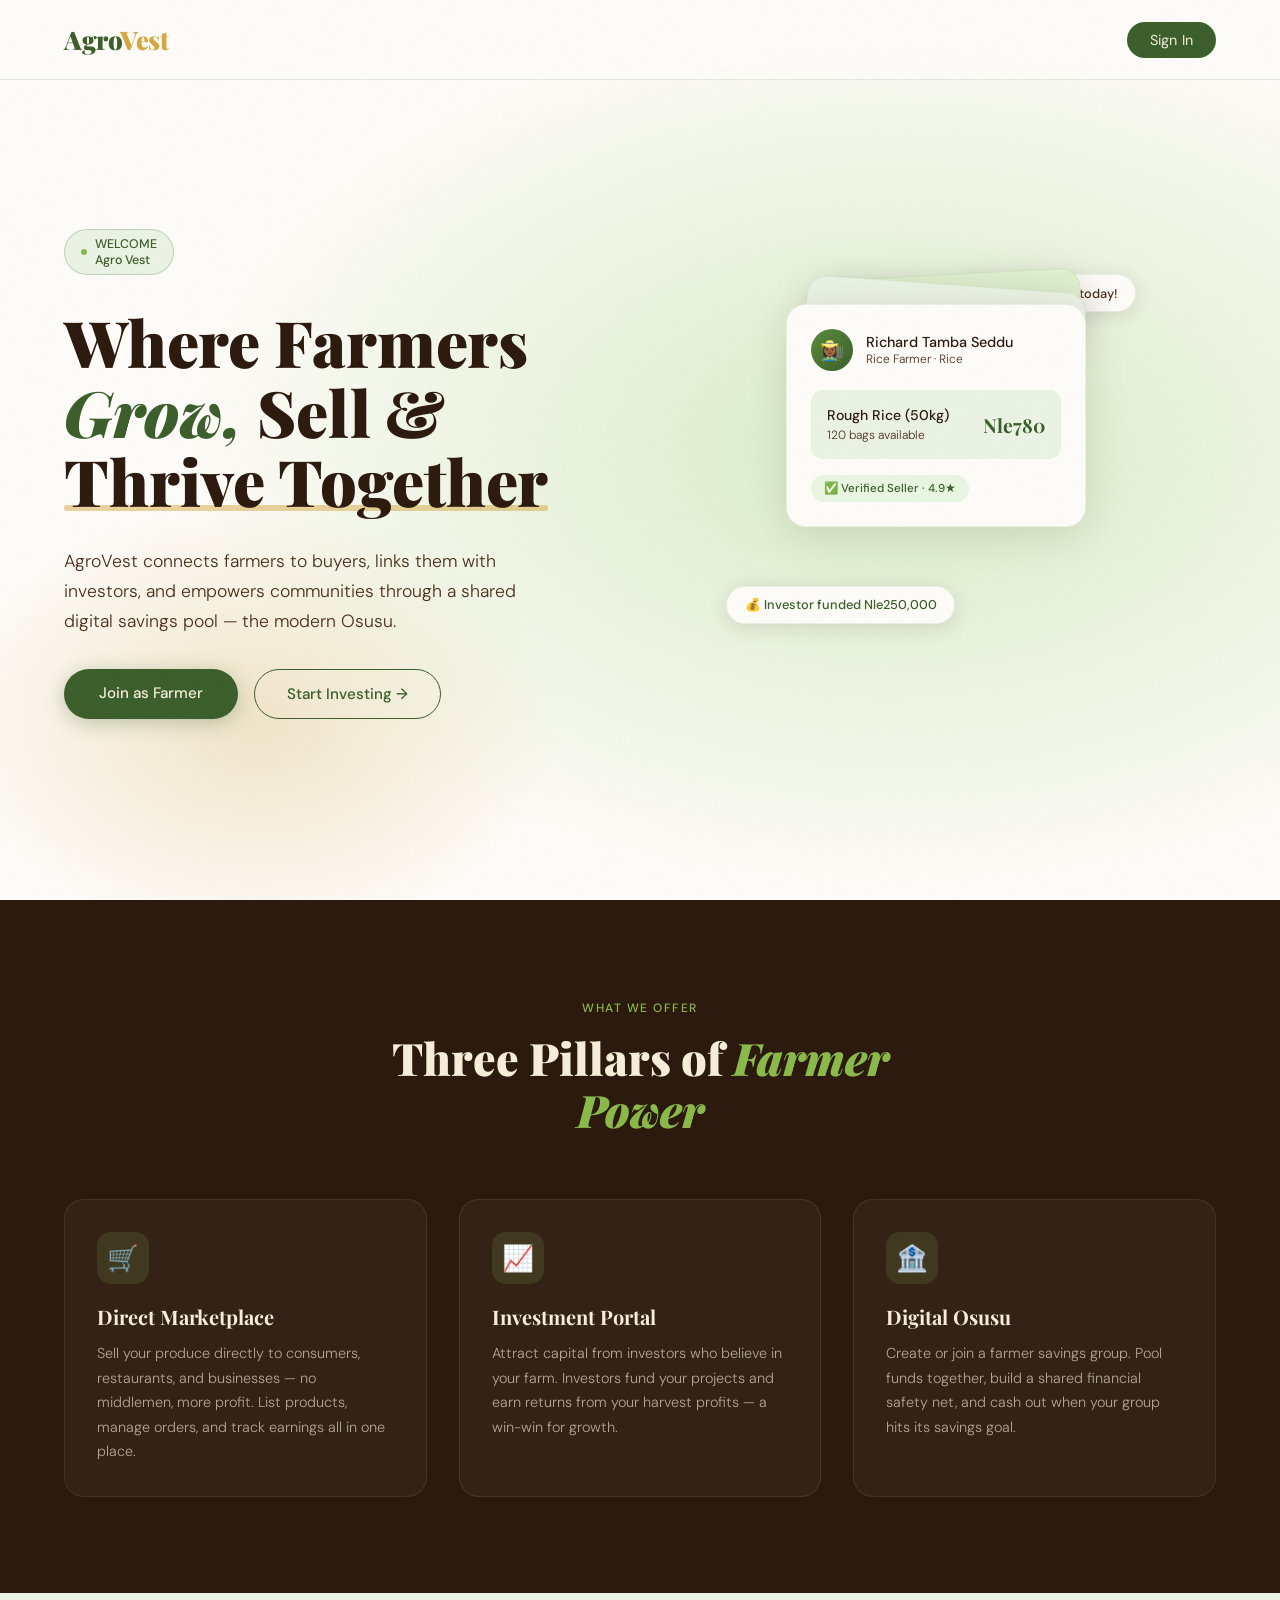
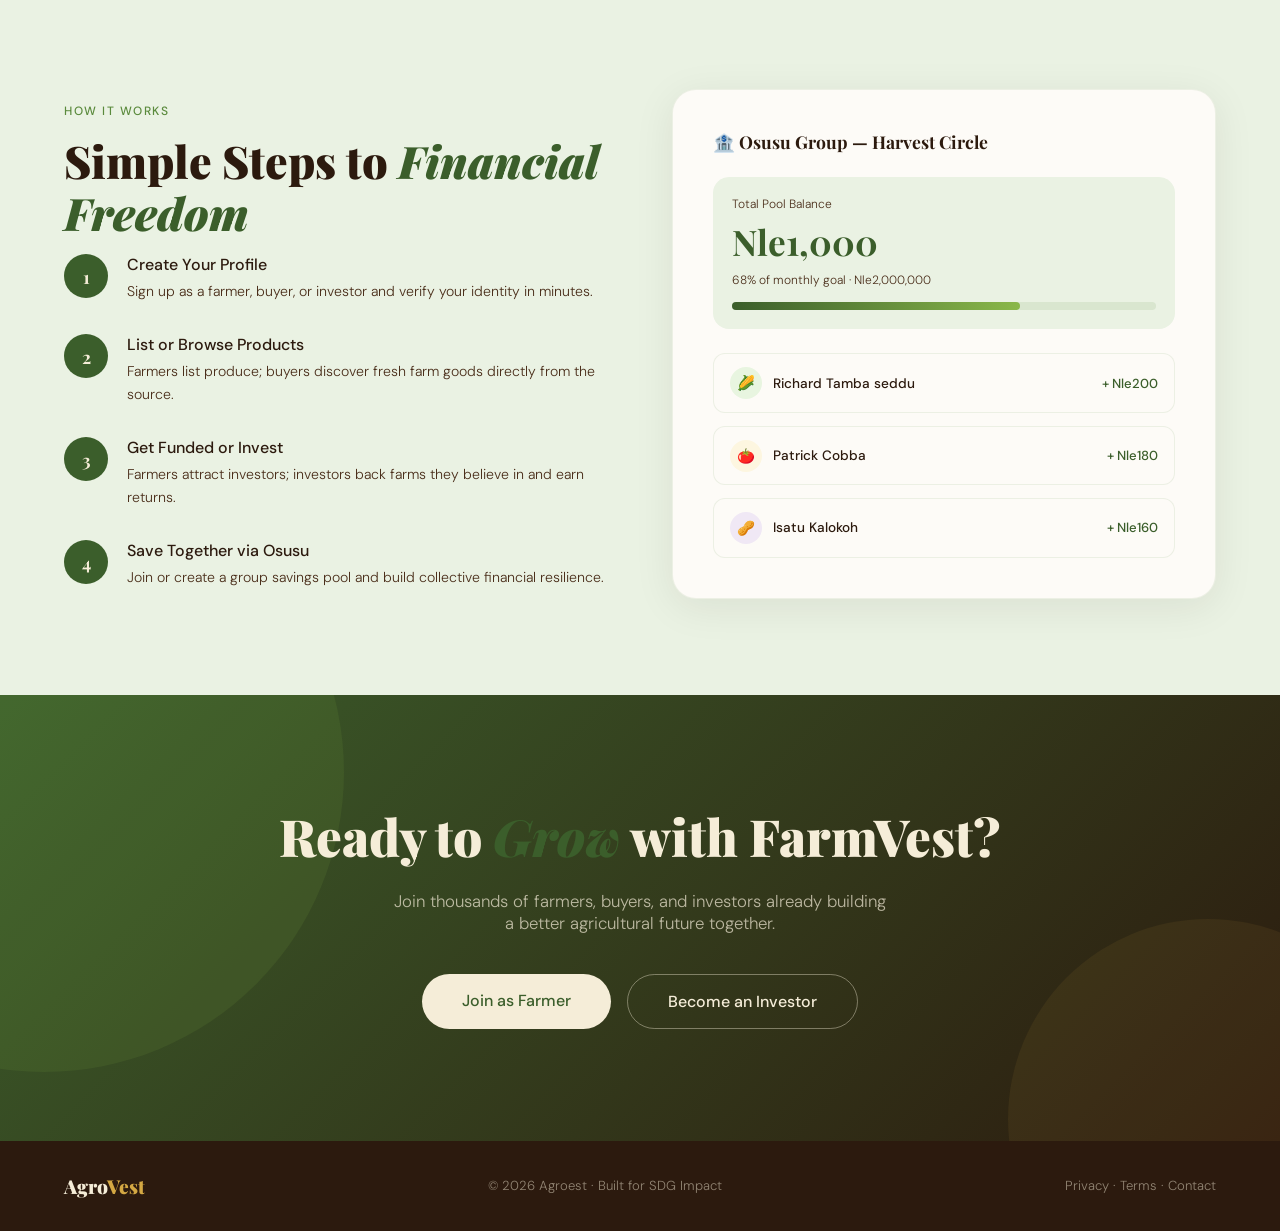
==== Html_floder/index.html @ c84d3e80 "AgroVest Project First Commit" ====
<!DOCTYPE html>
<html lang="en">
<head>
  <meta charset="UTF-8" />
  <meta name="viewport" content="width=device-width, initial-scale=1.0"/>
  <title>FarmVest — Grow Together</title>
  <link href="https://fonts.googleapis.com/css2?family=Playfair+Display:ital,wght@0,700;0,900;1,700&family=DM+Sans:wght@300;400;500&display=swap" rel="stylesheet"/>
  <link rel="stylesheet" href="../css_floder/landing_page.css">
</head>
<body>

  <!-- NAV -->
  <nav>
    <div class="logo">Agro<span>Vest</span></div>
    <ul class="nav-links">    
      <li><a href="log_in.html" class="nav-cta">Sign In</a></li>
    </ul>
  </nav>

  <!-- HERO -->
  <section class="hero">
    <div class="hero-bg"></div>

    <div class="hero-left">
      <div class="hero-tag">WELCOME <br> Agro Vest</div>

      <h1>
        Where Farmers<br/>
        <em>Grow,</em> Sell &<br/>
        <span class="highlight">Thrive Together</span>
      </h1>

      <p class="hero-sub">
        AgroVest connects farmers to buyers, links them with investors, and empowers communities through a shared digital savings pool — the modern Osusu.
      </p>

      <div class="hero-actions">
        <a href="create.html" class="btn-primary">Join as Farmer</a>
        <a href="create.html" class="btn-secondary">Start Investing →</a>
      </div>

     
      </div>
    </div>

    <div class="hero-right">
      <div class="hero-card-stack">
        <div class="card card-back2"></div>
        <div class="card card-back1"></div>
        <div class="card card-main">
          <div class="card-header">
            <div class="avatar">👩🏾‍🌾</div>
            <div class="card-user">
              <span class="card-name">Richard Tamba Seddu</span>
              <span class="card-role">Rice Farmer · Rice</span>
            </div>
          </div>
          <div class="card-product">
            <div class="product-info">
              <span class="product-name">Rough Rice (50kg)</span>
              <span class="product-qty">120 bags available</span>
            </div>
            <span class="product-price">Nle780</span>
          </div>
          <div class="card-badge">✅ Verified Seller · 4.9★</div>
        </div>

        <div class="floating-pill pill-1">💰 Investor funded Nle250,000</div>
        <div class="floating-pill pill-2">🏦 Osusu payout today!</div>
      </div>
    </div>
  </section>

  <!-- FEATURES -->
  <section class="features">
    <div class="features-header">
      <span class="section-tag">What We Offer</span>
      <h2>Three Pillars of <em>Farmer Power</em></h2>
    </div>

    <div class="features-grid">
      <div class="feature-card">
        <div class="feature-icon">🛒</div>
        <div class="feature-title">Direct Marketplace</div>
        <p class="feature-desc">Sell your produce directly to consumers, restaurants, and businesses — no middlemen, more profit. List products, manage orders, and track earnings all in one place.</p>
      </div>
      <div class="feature-card">
        <div class="feature-icon">📈</div>
        <div class="feature-title">Investment Portal</div>
        <p class="feature-desc">Attract capital from investors who believe in your farm. Investors fund your projects and earn returns from your harvest profits — a win-win for growth.</p>
      </div>
      <div class="feature-card">
        <div class="feature-icon">🏦</div>
        <div class="feature-title">Digital Osusu</div>
        <p class="feature-desc">Create or join a farmer savings group. Pool funds together, build a shared financial safety net, and cash out when your group hits its savings goal.</p>
      </div>
    </div>
  </section>

  <!-- HOW IT WORKS -->
  <section class="how">
    <div class="how-inner">
      <div>
        <span class="section-tag">How It Works</span>
        <h2>Simple Steps to <em>Financial Freedom</em></h2>
        <div class="steps">
          <div class="step">
            <div class="step-num">1</div>
            <div class="step-content">
              <span class="step-title">Create Your Profile</span>
              <span class="step-desc">Sign up as a farmer, buyer, or investor and verify your identity in minutes.</span>
            </div>
          </div>
          <div class="step">
            <div class="step-num">2</div>
            <div class="step-content">
              <span class="step-title">List or Browse Products</span>
              <span class="step-desc">Farmers list produce; buyers discover fresh farm goods directly from the source.</span>
            </div>
          </div>
          <div class="step">
            <div class="step-num">3</div>
            <div class="step-content">
              <span class="step-title">Get Funded or Invest</span>
              <span class="step-desc">Farmers attract investors; investors back farms they believe in and earn returns.</span>
            </div>
          </div>
          <div class="step">
            <div class="step-num">4</div>
            <div class="step-content">
              <span class="step-title">Save Together via Osusu</span>
              <span class="step-desc">Join or create a group savings pool and build collective financial resilience.</span>
            </div>
          </div>
        </div>
      </div>

      <div class="how-visual">
        <div class="osusu-title">🏦 Osusu Group — Harvest Circle</div>
        <div class="osusu-pool">
          <span class="pool-label">Total Pool Balance</span>
          <span class="pool-amount">Nle1,000</span>
          <span class="pool-label">68% of monthly goal · Nle2,000,000</span>
          <div class="pool-bar-wrap"><div class="pool-bar"></div></div>
        </div>
        <div class="members">
          <div class="member">
            <div class="member-info">
              <div class="member-dot" style="background:#e8f5e0">🌽</div>
              <span class="member-name">Richard Tamba seddu</span>
            </div>
            <span class="member-amount">+ Nle200</span>
          </div>
          <div class="member">
            <div class="member-info">
              <div class="member-dot" style="background:#fdf6e0">🍅</div>
              <span class="member-name">Patrick Cobba</span>
            </div>
            <span class="member-amount">+ Nle180</span>
          </div>
          <div class="member">
            <div class="member-info">
              <div class="member-dot" style="background:#f0e8f5">🥜</div>
              <span class="member-name">Isatu Kalokoh</span>
            </div>
            <span class="member-amount">+ Nle160</span>
          </div>
        </div>
      </div>
    </div>
  </section>


 

  <!-- CTA -->
  <section class="cta-section">
    <h2>Ready to <em>Grow</em> with FarmVest?</h2>
    <p>Join thousands of farmers, buyers, and investors already building a better agricultural future together.</p>
    <div class="cta-buttons">
      <a href="create.html" class="btn-light">Join as Farmer</a>
      <a href="create.html" class="btn-outline-light">Become an Investor</a>
    </div>
  </section>

  <!-- FOOTER -->
  <footer>
    <div class="footer-logo">Agro<span>Vest</span></div>
    <span>© 2026 Agroest · Built for SDG Impact</span>
    <span>Privacy · Terms · Contact</span>
  </footer>

</body>
</html>
---- css_floder/landing_page.css ----
:root {
      --soil: #2C1A0E;
      --bark: #4A2E1A;
      --moss: #3B5E2B;
      --leaf: #5A8A3C;
      --sprout: #8AB84A;
      --straw: #D4A843;
      --cream: #F5EDD8;
      --mist: #EAF2E3;
      --white: #FDFBF7;
    }

    *, *::before, *::after { margin: 0; padding: 0; box-sizing: border-box; }

    html { scroll-behavior: smooth; }

    body {
      background: var(--white);
      color: var(--soil);
      font-family: 'DM Sans', sans-serif;
      font-weight: 300;
      overflow-x: hidden;
    }

    /* ── NOISE OVERLAY ── */
    body::before {
      content: '';
      position: fixed; inset: 0;
      background-image: url("data:image/svg+xml,%3Csvg viewBox='0 0 200 200' xmlns='http://www.w3.org/2000/svg'%3E%3Cfilter id='n'%3E%3CfeTurbulence type='fractalNoise' baseFrequency='0.75' numOctaves='4' stitchTiles='stitch'/%3E%3C/filter%3E%3Crect width='100%25' height='100%25' filter='url(%23n)' opacity='0.04'/%3E%3C/svg%3E");
      pointer-events: none; z-index: 9999; opacity: 0.4;
    }

    /* ── NAV ── */
    nav {
      position: fixed; top: 0; left: 0; right: 0; z-index: 100;
      display: flex; align-items: center; justify-content: space-between;
      padding: 1.4rem 4rem;
      background: rgba(253,251,247,0.85);
      backdrop-filter: blur(12px);
      border-bottom: 1px solid rgba(90,138,60,0.15);
    }

    .logo {
      font-family: 'Playfair Display', serif;
      font-size: 1.6rem; font-weight: 900;
      color: var(--moss);
      letter-spacing: -0.5px;
    }
    .logo span { color: var(--straw); }

    .nav-links { display: flex; gap: 2.5rem; list-style: none; }
    .nav-links a {
      text-decoration: none; color: var(--bark);
      font-size: 0.9rem; font-weight: 400;
      letter-spacing: 0.3px;
      transition: color 0.2s;
    }
    .nav-links a:hover { color: var(--leaf); }

    .nav-cta {
      background: var(--moss);
      color: var(--cream) !important;
      padding: 0.55rem 1.4rem;
      border-radius: 100px;
      transition: background 0.2s !important;
    }
    .nav-cta:hover { background: var(--leaf) !important; color: var(--white) !important; }

    /* ── HERO ── */
    .hero {
      min-height: 100vh;
      display: grid;
      grid-template-columns: 1fr 1fr;
      padding: 7rem 4rem 4rem;
      gap: 2rem;
      position: relative;
      overflow: hidden;
    }

    .hero-bg {
      position: absolute; inset: 0;
      background: radial-gradient(ellipse 80% 70% at 70% 50%, #d8ebc8 0%, transparent 70%),
                  radial-gradient(ellipse 40% 40% at 20% 80%, #f0e4c8 0%, transparent 60%);
      z-index: 0;
    }

    .hero-left {
      position: relative; z-index: 1;
      display: flex; flex-direction: column;
      justify-content: center; gap: 2rem;
      padding-right: 2rem;
    }

    .hero-tag {
      display: inline-flex; align-items: center; gap: 0.5rem;
      background: var(--mist);
      border: 1px solid rgba(90,138,60,0.3);
      padding: 0.4rem 1rem; border-radius: 100px;
      font-size: 0.78rem; font-weight: 500;
      color: var(--moss); width: fit-content;
      animation: fadeUp 0.8s ease both;
    }

    .hero-tag::before {
      content: ''; width: 6px; height: 6px;
      background: var(--sprout); border-radius: 50%;
      animation: pulse 2s infinite;
    }

    @keyframes pulse {
      0%, 100% { transform: scale(1); opacity: 1; }
      50% { transform: scale(1.4); opacity: 0.6; }
    }

    h1 {
      font-family: 'Playfair Display', serif;
      font-size: clamp(3rem, 5vw, 4.8rem);
      line-height: 1.08;
      font-weight: 900;
      color: var(--soil);
      animation: fadeUp 0.8s 0.1s ease both;
    }

    h1 em {
      font-style: italic;
      color: var(--moss);
    }

    h1 .highlight {
      position: relative; display: inline-block;
    }
    h1 .highlight::after {
      content: '';
      position: absolute; left: 0; bottom: 4px; right: 0;
      height: 6px;
      background: var(--straw);
      opacity: 0.5;
      border-radius: 2px;
      z-index: -1;
    }

    .hero-sub {
      font-size: 1.1rem; line-height: 1.7;
      color: var(--bark); max-width: 480px;
      font-weight: 300;
      animation: fadeUp 0.8s 0.2s ease both;
    }

    .hero-actions {
      display: flex; gap: 1rem; flex-wrap: wrap;
      animation: fadeUp 0.8s 0.3s ease both;
    }

    .btn-primary {
      background: var(--moss); color: var(--cream);
      padding: 0.9rem 2.2rem; border-radius: 100px;
      font-size: 0.95rem; font-weight: 500;
      text-decoration: none; border: none; cursor: pointer;
      transition: all 0.25s;
      box-shadow: 0 4px 20px rgba(59,94,43,0.3);
    }
    .btn-primary:hover {
      background: var(--leaf);
      transform: translateY(-2px);
      box-shadow: 0 8px 28px rgba(59,94,43,0.35);
    }

    .btn-secondary {
      background: transparent; color: var(--moss);
      padding: 0.9rem 2rem; border-radius: 100px;
      font-size: 0.95rem; font-weight: 500;
      text-decoration: none; border: 1.5px solid var(--moss);
      cursor: pointer; transition: all 0.25s;
    }
    .btn-secondary:hover {
      background: var(--mist);
      transform: translateY(-2px);
    }

    .hero-stats {
      display: flex; gap: 2.5rem;
      animation: fadeUp 0.8s 0.4s ease both;
    }
    .stat { display: flex; flex-direction: column; gap: 0.2rem; }
    .stat-num {
      font-family: 'Playfair Display', serif;
      font-size: 2rem; font-weight: 700; color: var(--moss);
    }
    .stat-label { font-size: 0.78rem; color: var(--bark); letter-spacing: 0.3px; }

    /* ── HERO RIGHT (visual) ── */
    .hero-right {
      position: relative; z-index: 1;
      display: flex; align-items: center; justify-content: center;
    }

    .hero-card-stack {
      position: relative; width: 340px; height: 420px;
    }

    .card {
      position: absolute;
      background: var(--white);
      border-radius: 20px;
      padding: 1.5rem;
      box-shadow: 0 8px 40px rgba(44,26,14,0.12);
      border: 1px solid rgba(90,138,60,0.1);
    }

    .card-main {
      width: 300px; top: 40px; left: 20px;
      animation: floatCard 4s ease-in-out infinite;
      z-index: 3;
    }

    .card-back1 {
      width: 280px; top: 20px; left: 40px;
      background: var(--mist);
      transform: rotate(4deg);
      z-index: 2;
      animation: floatCard 4s 0.5s ease-in-out infinite;
    }

    .card-back2 {
      width: 260px; top: 10px; left: 55px;
      background: #dff0d0;
      transform: rotate(-3deg);
      z-index: 1;
      animation: floatCard 4s 1s ease-in-out infinite;
    }

    @keyframes floatCard {
      0%, 100% { transform: translateY(0); }
      50% { transform: translateY(-8px); }
    }
    .card-back1 { animation-name: floatCard2; }
    @keyframes floatCard2 {
      0%, 100% { transform: rotate(4deg) translateY(0); }
      50% { transform: rotate(4deg) translateY(-8px); }
    }
    .card-back2 { animation-name: floatCard3; }
    @keyframes floatCard3 {
      0%, 100% { transform: rotate(-3deg) translateY(0); }
      50% { transform: rotate(-3deg) translateY(-8px); }
    }

    .card-header {
      display: flex; align-items: center; gap: 0.8rem;
      margin-bottom: 1.2rem;
    }

    .avatar {
      width: 42px; height: 42px; border-radius: 50%;
      background: linear-gradient(135deg, var(--leaf), var(--moss));
      display: flex; align-items: center; justify-content: center;
      font-size: 1.2rem;
    }

    .card-user { display: flex; flex-direction: column; }
    .card-name { font-weight: 500; font-size: 0.9rem; color: var(--soil); }
    .card-role { font-size: 0.75rem; color: var(--bark); }

    .card-product {
      background: var(--mist);
      border-radius: 12px; padding: 1rem;
      margin-bottom: 1rem;
      display: flex; align-items: center; justify-content: space-between;
    }

    .product-info { display: flex; flex-direction: column; gap: 0.2rem; }
    .product-name { font-weight: 500; font-size: 0.88rem; color: var(--soil); }
    .product-qty { font-size: 0.75rem; color: var(--bark); }
    .product-price {
      font-family: 'Playfair Display', serif;
      font-size: 1.2rem; font-weight: 700; color: var(--moss);
    }

    .card-badge {
      display: inline-flex; align-items: center; gap: 0.4rem;
      background: #e8f5e0; color: var(--moss);
      padding: 0.35rem 0.8rem; border-radius: 100px;
      font-size: 0.72rem; font-weight: 500;
    }

    .floating-pill {
      position: absolute;
      background: var(--white);
      border-radius: 100px;
      padding: 0.6rem 1.1rem;
      box-shadow: 0 4px 20px rgba(44,26,14,0.12);
      border: 1px solid rgba(90,138,60,0.1);
      font-size: 0.8rem; font-weight: 500;
      display: flex; align-items: center; gap: 0.5rem;
      white-space: nowrap;
    }

    .pill-1 { bottom: 60px; left: -40px; color: var(--moss); animation: floatPill 3s ease-in-out infinite; }
    .pill-2 { top: 10px; right: -30px; color: var(--bark); animation: floatPill 3s 1s ease-in-out infinite; }

    @keyframes floatPill {
      0%, 100% { transform: translateY(0); }
      50% { transform: translateY(-6px); }
    }

    /* ── SECTION COMMONS ── */
    section { padding: 6rem 4rem; }

    .section-tag {
      display: inline-block;
      font-size: 0.75rem; font-weight: 500; letter-spacing: 1.5px;
      text-transform: uppercase; color: var(--leaf);
      margin-bottom: 1rem;
    }

    h2 {
      font-family: 'Playfair Display', serif;
      font-size: clamp(2rem, 3.5vw, 3rem);
      font-weight: 900; line-height: 1.15;
      color: var(--soil); margin-bottom: 1rem;
    }

    h2 em { font-style: italic; color: var(--moss); }

    /* ── FEATURES ── */
    .features { background: var(--soil); color: var(--cream); }

    .features-header {
      text-align: center; max-width: 600px; margin: 0 auto 4rem;
    }

    .features h2 { color: var(--cream); }
    .features h2 em { color: var(--sprout); }
    .features .section-tag { color: var(--sprout); }

    .features-grid {
      display: grid;
      grid-template-columns: repeat(3, 1fr);
      gap: 2rem;
    }

    .feature-card {
      background: rgba(255,255,255,0.04);
      border: 1px solid rgba(255,255,255,0.08);
      border-radius: 20px;
      padding: 2rem;
      transition: all 0.3s;
      position: relative; overflow: hidden;
    }

    .feature-card::before {
      content: '';
      position: absolute; top: 0; left: 0; right: 0;
      height: 3px;
      background: linear-gradient(90deg, var(--leaf), var(--sprout));
      opacity: 0; transition: opacity 0.3s;
    }

    .feature-card:hover {
      background: rgba(255,255,255,0.07);
      transform: translateY(-4px);
    }
    .feature-card:hover::before { opacity: 1; }

    .feature-icon {
      width: 52px; height: 52px; border-radius: 14px;
      background: rgba(138,184,74,0.15);
      display: flex; align-items: center; justify-content: center;
      font-size: 1.6rem; margin-bottom: 1.2rem;
    }

    .feature-title {
      font-family: 'Playfair Display', serif;
      font-size: 1.25rem; font-weight: 700;
      color: var(--cream); margin-bottom: 0.7rem;
    }

    .feature-desc {
      font-size: 0.9rem; line-height: 1.7;
      color: rgba(245,237,216,0.65);
    }

    /* ── HOW IT WORKS ── */
    .how { background: var(--mist); }

    .how-inner {
      display: grid; grid-template-columns: 1fr 1fr;
      gap: 4rem; align-items: center;
    }

    .steps { display: flex; flex-direction: column; gap: 2rem; }

    .step {
      display: flex; gap: 1.2rem; align-items: flex-start;
      opacity: 0; animation: fadeUp 0.6s ease both;
    }

    .step:nth-child(1) { animation-delay: 0.1s; }
    .step:nth-child(2) { animation-delay: 0.2s; }
    .step:nth-child(3) { animation-delay: 0.3s; }
    .step:nth-child(4) { animation-delay: 0.4s; }

    .step-num {
      width: 44px; height: 44px; border-radius: 50%;
      background: var(--moss); color: var(--cream);
      font-family: 'Playfair Display', serif;
      font-size: 1.1rem; font-weight: 700;
      display: flex; align-items: center; justify-content: center;
      flex-shrink: 0;
    }

    .step-content { display: flex; flex-direction: column; gap: 0.3rem; }
    .step-title { font-weight: 500; color: var(--soil); }
    .step-desc { font-size: 0.88rem; color: var(--bark); line-height: 1.6; }

    .how-visual {
      background: var(--white);
      border-radius: 24px; padding: 2.5rem;
      box-shadow: 0 8px 40px rgba(44,26,14,0.08);
      border: 1px solid rgba(90,138,60,0.1);
    }

    .osusu-title {
      font-family: 'Playfair Display', serif;
      font-size: 1.1rem; font-weight: 700;
      color: var(--soil); margin-bottom: 1.5rem;
      display: flex; align-items: center; gap: 0.5rem;
    }

    .osusu-pool {
      background: var(--mist); border-radius: 16px;
      padding: 1.2rem; margin-bottom: 1.5rem;
      display: flex; flex-direction: column; gap: 0.4rem;
    }

    .pool-label { font-size: 0.75rem; color: var(--bark); }
    .pool-amount {
      font-family: 'Playfair Display', serif;
      font-size: 2.2rem; font-weight: 700; color: var(--moss);
    }

    .pool-bar-wrap {
      background: rgba(90,138,60,0.12);
      border-radius: 100px; height: 8px; margin-top: 0.5rem;
    }
    .pool-bar {
      height: 8px; border-radius: 100px;
      background: linear-gradient(90deg, var(--moss), var(--sprout));
      width: 68%; transition: width 1s ease;
    }

    .members { display: flex; flex-direction: column; gap: 0.8rem; }
    .member {
      display: flex; align-items: center; justify-content: space-between;
      padding: 0.8rem 1rem;
      background: var(--white); border-radius: 12px;
      border: 1px solid rgba(90,138,60,0.1);
    }

    .member-info { display: flex; align-items: center; gap: 0.7rem; }
    .member-dot {
      width: 32px; height: 32px; border-radius: 50%;
      display: flex; align-items: center; justify-content: center;
      font-size: 0.9rem;
    }

    .member-name { font-size: 0.85rem; font-weight: 500; color: var(--soil); }
    .member-amount { font-size: 0.82rem; color: var(--moss); font-weight: 500; }

    /* ── SDG STRIP ── */
    .sdg-strip {
      background: var(--cream);
      padding: 3rem 4rem;
      display: flex; align-items: center;
      gap: 2rem; flex-wrap: wrap;
    }

    .sdg-label {
      font-family: 'Playfair Display', serif;
      font-size: 1rem; font-weight: 700; color: var(--soil);
      white-space: nowrap;
    }

    .sdg-badges { display: flex; gap: 1rem; flex-wrap: wrap; }

    .sdg-badge {
      padding: 0.5rem 1.2rem; border-radius: 100px;
      font-size: 0.8rem; font-weight: 500;
      border: 1.5px solid;
    }

    .sdg-1 { background: #fef3e2; color: #e5442d; border-color: #e5442d; }
    .sdg-2 { background: #fdf6e0; color: #d3a827; border-color: #d3a827; }
    .sdg-8 { background: #e8f5e0; color: #3B5E2B; border-color: #3B5E2B; }
    .sdg-10 { background: #f0e8f5; color: #8B3FAB; border-color: #8B3FAB; }
    .sdg-17 { background: #e0eaf5; color: #1a5276; border-color: #1a5276; }

    /* ── CTA ── */
    .cta-section {
      background: linear-gradient(135deg, var(--moss) 0%, var(--soil) 100%);
      text-align: center; padding: 7rem 4rem;
      position: relative; overflow: hidden;
    }

    .cta-section::before {
      content: '';
      position: absolute; top: -50%; left: -20%;
      width: 600px; height: 600px; border-radius: 50%;
      background: rgba(138,184,74,0.1);
    }

    .cta-section::after {
      content: '';
      position: absolute; bottom: -40%; right: -10%;
      width: 400px; height: 400px; border-radius: 50%;
      background: rgba(212,168,67,0.08);
    }

    .cta-section h2 {
      color: var(--cream); font-size: clamp(2rem, 4vw, 3.5rem);
      margin-bottom: 1.5rem; position: relative; z-index: 1;
    }

    .cta-section p {
      color: rgba(245,237,216,0.7);
      font-size: 1.05rem; margin-bottom: 2.5rem;
      max-width: 500px; margin-left: auto; margin-right: auto;
      position: relative; z-index: 1;
    }

    .cta-buttons {
      display: flex; gap: 1rem; justify-content: center;
      flex-wrap: wrap; position: relative; z-index: 1;
    }

    .btn-light {
      background: var(--cream); color: var(--moss);
      padding: 1rem 2.5rem; border-radius: 100px;
      font-size: 1rem; font-weight: 500;
      text-decoration: none; border: none; cursor: pointer;
      transition: all 0.25s;
    }
    .btn-light:hover {
      background: var(--white);
      transform: translateY(-2px);
      box-shadow: 0 8px 28px rgba(0,0,0,0.2);
    }

    .btn-outline-light {
      background: transparent; color: var(--cream);
      padding: 1rem 2.5rem; border-radius: 100px;
      font-size: 1rem; font-weight: 500;
      text-decoration: none; border: 1.5px solid rgba(245,237,216,0.4);
      cursor: pointer; transition: all 0.25s;
    }
    .btn-outline-light:hover {
      border-color: var(--cream);
      background: rgba(245,237,216,0.08);
      transform: translateY(-2px);
    }

    /* ── FOOTER ── */
    footer {
      background: var(--soil); color: rgba(245,237,216,0.5);
      padding: 2rem 4rem;
      display: flex; align-items: center; justify-content: space-between;
      font-size: 0.82rem;
    }

    .footer-logo {
      font-family: 'Playfair Display', serif;
      font-size: 1.2rem; font-weight: 900; color: var(--cream);
    }
    .footer-logo span { color: var(--straw); }

    /* ── ANIMATIONS ── */
    @keyframes fadeUp {
      from { opacity: 0; transform: translateY(24px); }
      to { opacity: 1; transform: translateY(0); }
    }

    /* ── RESPONSIVE ── */
    @media (max-width: 900px) {
      nav { padding: 1.2rem 1.5rem; }
      .nav-links { display: none; }
      .hero { grid-template-columns: 1fr; padding: 6rem 1.5rem 3rem; }
      .hero-right { display: none; }
      section { padding: 4rem 1.5rem; }
      .features-grid { grid-template-columns: 1fr; }
      .how-inner { grid-template-columns: 1fr; }
      .sdg-strip { padding: 2rem 1.5rem; }
      .cta-section { padding: 5rem 1.5rem; }
      footer { flex-direction: column; gap: 1rem; text-align: center; }
    }
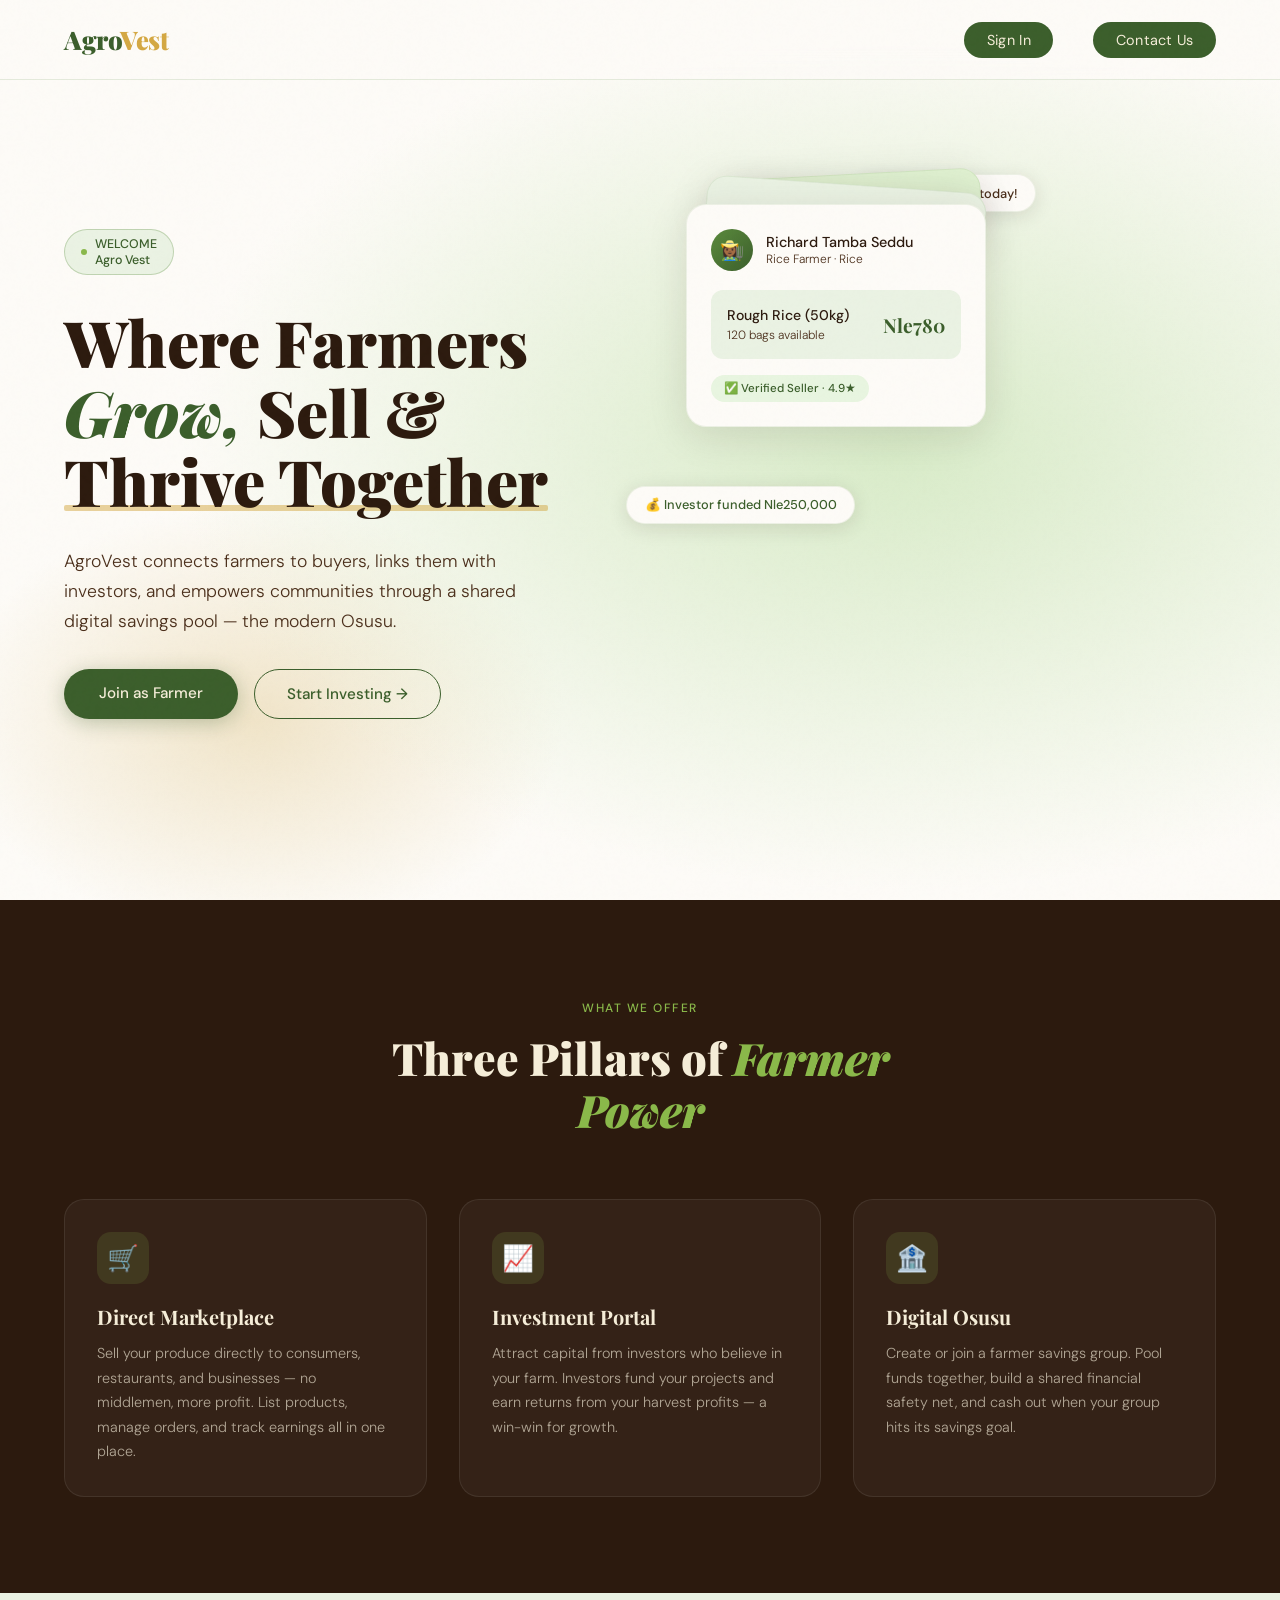
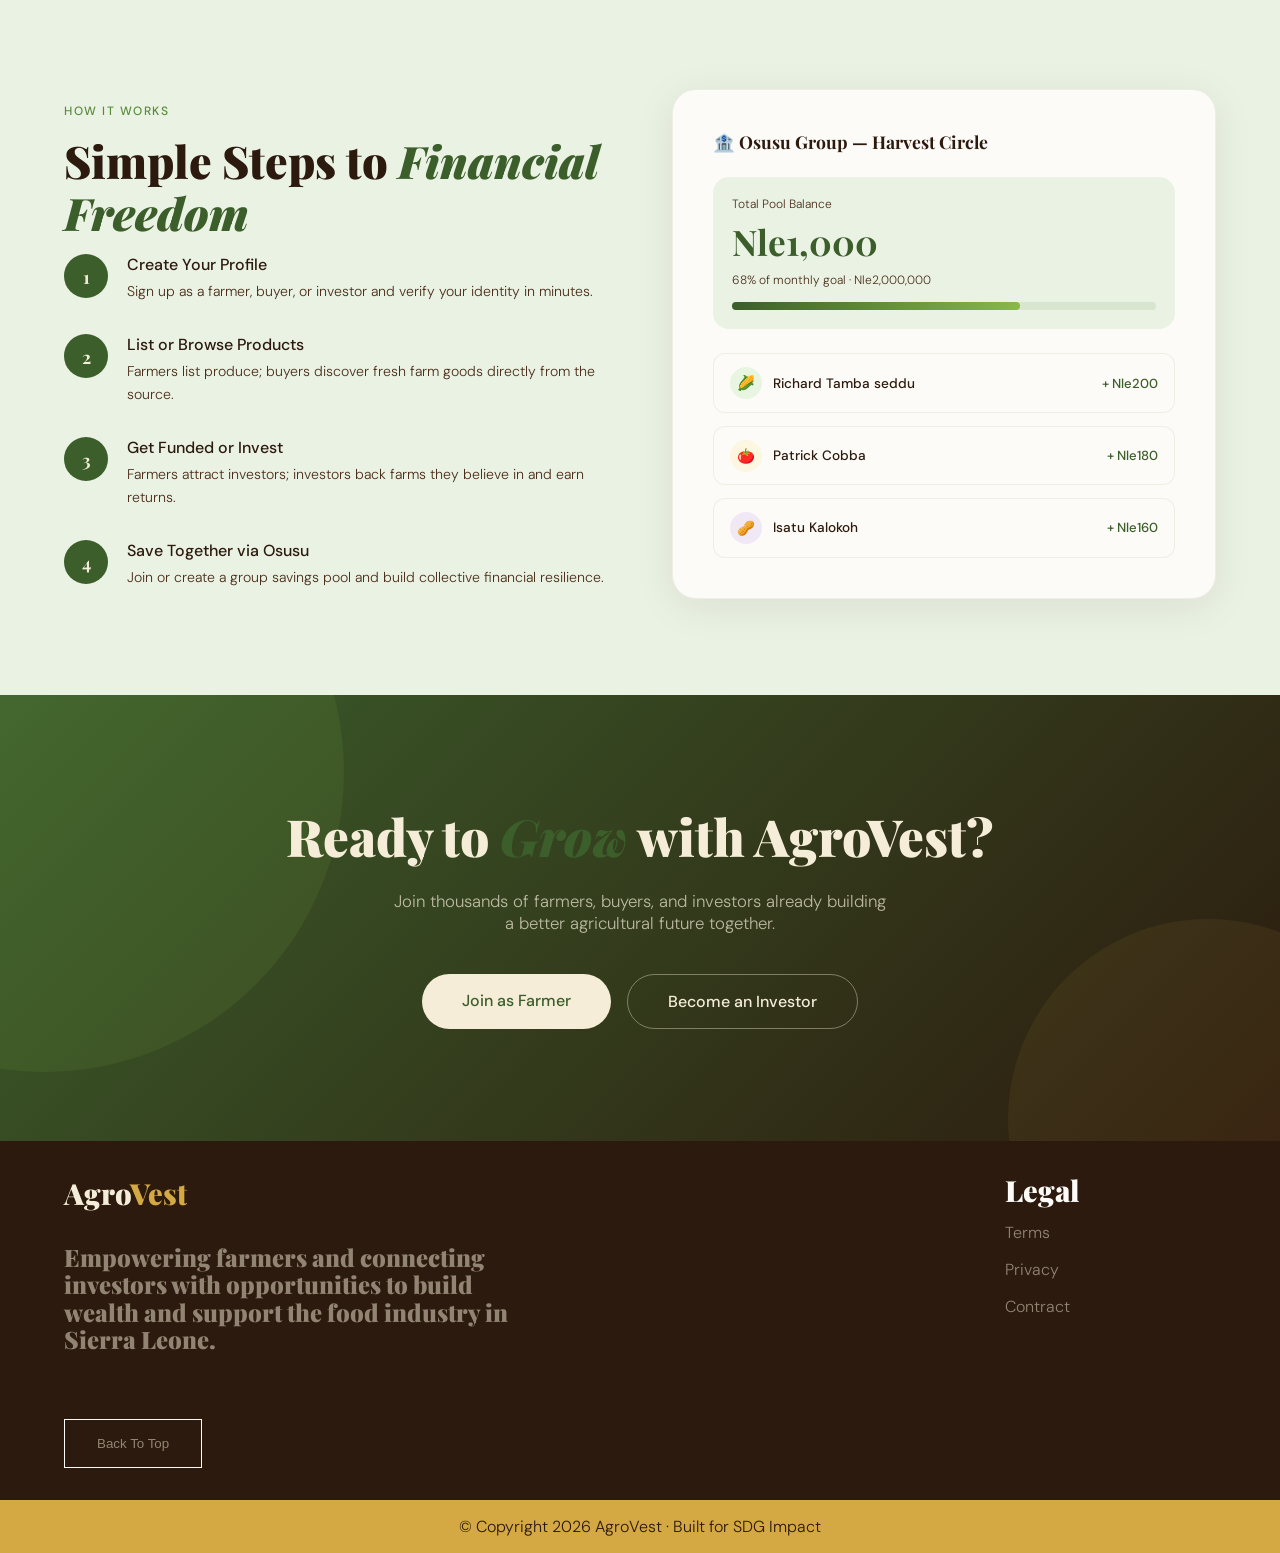
==== commit f7432c59: "Add footer and improve nav bar on index.html. Remove unecessary elements." ====
--- a/Html_floder/index.html
+++ b/Html_floder/index.html
@@ -3,7 +3,7 @@
 <head>
   <meta charset="UTF-8" />
   <meta name="viewport" content="width=device-width, initial-scale=1.0"/>
-  <title>FarmVest — Grow Together</title>
+  <title>AgroVest — Grow Together</title>
   <link href="https://fonts.googleapis.com/css2?family=Playfair+Display:ital,wght@0,700;0,900;1,700&family=DM+Sans:wght@300;400;500&display=swap" rel="stylesheet"/>
   <link rel="stylesheet" href="../css_floder/landing_page.css">
 </head>
@@ -14,6 +14,7 @@
     <div class="logo">Agro<span>Vest</span></div>
     <ul class="nav-links">    
       <li><a href="log_in.html" class="nav-cta">Sign In</a></li>
+      <li><a href="#" class="nav-contact">Contact Us</a></li>
     </ul>
   </nav>
 
@@ -39,7 +40,6 @@
         <a href="create.html" class="btn-secondary">Start Investing →</a>
       </div>
 
-     
       </div>
     </div>
 
@@ -171,11 +171,11 @@
   </section>
 
 
- 
+
 
   <!-- CTA -->
   <section class="cta-section">
-    <h2>Ready to <em>Grow</em> with FarmVest?</h2>
+    <h2>Ready to <em>Grow</em> with AgroVest?</h2>
     <p>Join thousands of farmers, buyers, and investors already building a better agricultural future together.</p>
     <div class="cta-buttons">
       <a href="create.html" class="btn-light">Join as Farmer</a>
@@ -185,9 +185,37 @@
 
   <!-- FOOTER -->
   <footer>
-    <div class="footer-logo">Agro<span>Vest</span></div>
-    <span>© 2026 Agroest · Built for SDG Impact</span>
-    <span>Privacy · Terms · Contact</span>
+    <div class="top-footer">
+      <div class="top-footer-left">
+        <div class="footer-logo"><span id="pt.1">Agro</span><span id="pt2">Vest</span></div>
+
+        <h2>Empowering farmers and connecting investors with opportunities to build wealth and support the food industry in Sierra Leone.</h2>
+
+        <ul>
+          <li><a href="#"><img src="/images/icons8-facebook-30.png" alt=""></a></li>
+          <li><a href="#"><img src="/images/icons8-whatsapp-30.png" alt=""></a></li>
+          <li><a href="#"><img src="/images/icons8-x-30.png" alt=""></a></li>
+        </ul>
+
+        <button class="top-footer-left-btn"><a href="#top">Back To Top</a></button>
+      </div>
+
+      <div class="top-footer-right">
+        <h2>Legal</h2>
+
+        <ul>
+          <li><a href="#">Terms</a></li>
+          <li><a href="#">Privacy</a></li>
+          <li><a href="#">Contract</a></li>
+        </ul>
+      </div>
+    </div>
+
+    <div class="bottom-footer">
+      <div>
+      <span>© Copyright 2026 AgroVest · Built for SDG Impact</span>
+      </div>
+    </div>
   </footer>
 
 </body>
--- a/css_floder/landing_page.css
+++ b/css_floder/landing_page.css
@@ -40,6 +40,7 @@
       border-bottom: 1px solid rgba(90,138,60,0.15);
     }
 
+
     .logo {
       font-family: 'Playfair Display', serif;
       font-size: 1.6rem; font-weight: 900;
@@ -65,6 +66,15 @@
       transition: background 0.2s !important;
     }
     .nav-cta:hover { background: var(--leaf) !important; color: var(--white) !important; }
+
+    .nav-contact {
+      background: var(--moss);
+      color: var(--cream) !important;
+      padding: 0.55rem 1.4rem;
+      border-radius: 100px;
+      transition: background 0.2s !important;
+    }
+    .nav-contact:hover { background: var(--leaf) !important; color: var(--white) !important; }
 
     /* ── HERO ── */
     .hero {
@@ -191,11 +201,16 @@
     /* ── HERO RIGHT (visual) ── */
     .hero-right {
       position: relative; z-index: 1;
+      background-image: url("/images/bg_landing_page.jpg");
+      background-repeat: no-repeat;
       display: flex; align-items: center; justify-content: center;
+      border-radius: 20px;
     }
 
     .hero-card-stack {
       position: relative; width: 340px; height: 420px;
+      right: 100px;
+      bottom: 100px;
     }
 
     .card {
@@ -561,16 +576,101 @@
     /* ── FOOTER ── */
     footer {
       background: var(--soil); color: rgba(245,237,216,0.5);
+      display: flex; align-items: center; justify-content: space-between;
+      flex-direction: column;
+      font-size: 0.82rem;
+    }
+
+    .footer-logo {
+      font-family: 'Playfair Display', serif;
+      font-size: 1.2rem; font-weight: 900; color: var(--cream);
+    }
+    .footer-logo #pt2 {color: var(--straw);}
+    .footer-logo span {font-size: 1.82rem; }
+
+    .top-footer {
+      display: flex;
       padding: 2rem 4rem;
-      display: flex; align-items: center; justify-content: space-between;
       font-size: 0.82rem;
     }
 
-    .footer-logo {
-      font-family: 'Playfair Display', serif;
-      font-size: 1.2rem; font-weight: 900; color: var(--cream);
-    }
-    .footer-logo span { color: var(--straw); }
+    .top-footer-left {
+      display: flex;
+      flex-direction: column;
+      margin-right: 30rem;
+      width: 40%;
+
+    }
+
+    .top-footer-left h2 {
+      padding-top: 2rem;
+      color: rgba(245,237,216,0.5);
+      font-size: 1.5rem;
+    }
+
+    .top-footer-left-btn{
+      padding: 1rem;
+      width: 30%;
+      margin-top: 1rem;
+      background-color: var(--soil);
+      color: rgba(245,237,216,0.5);
+      border: solid 1px;
+      border-color: var(--white);
+    }
+
+    .top-footer-left-btn a{
+      text-decoration: none;
+      color: rgba(245,237,216,0.5);
+    }
+
+    .top-footer-left ul{
+      display: flex;
+    }
+
+    .top-footer-left ul li{
+      list-style: none;
+      margin-right:1rem;
+      margin-top: 1rem;
+    }
+
+    .top-footer-left ul li a{
+      text-decoration: none;
+    }
+
+    .top-footer-right h2{
+      font-size: 1.82rem;
+      color: var(--white)
+    }
+
+    .top-footer-right ul {
+      margin-top: 1rem;
+    }
+
+    .top-footer-right ul li{
+      list-style: none;
+      margin-bottom: 1rem;
+    }
+
+    .top-footer-right ul li a{
+      text-decoration: none;
+      color: rgba(245,237,216,0.5);
+      font-size: 1rem;
+    }
+
+    .bottom-footer{
+      display: flex;
+      padding: 1rem;
+      justify-content: center;
+      width: 100%;
+      background-color: var(--straw);;
+      box-sizing: border-box;
+    }
+
+    .bottom-footer span{
+      color: var(--soil);
+      font-size:1rem
+    }
+
 
     /* ── ANIMATIONS ── */
     @keyframes fadeUp {
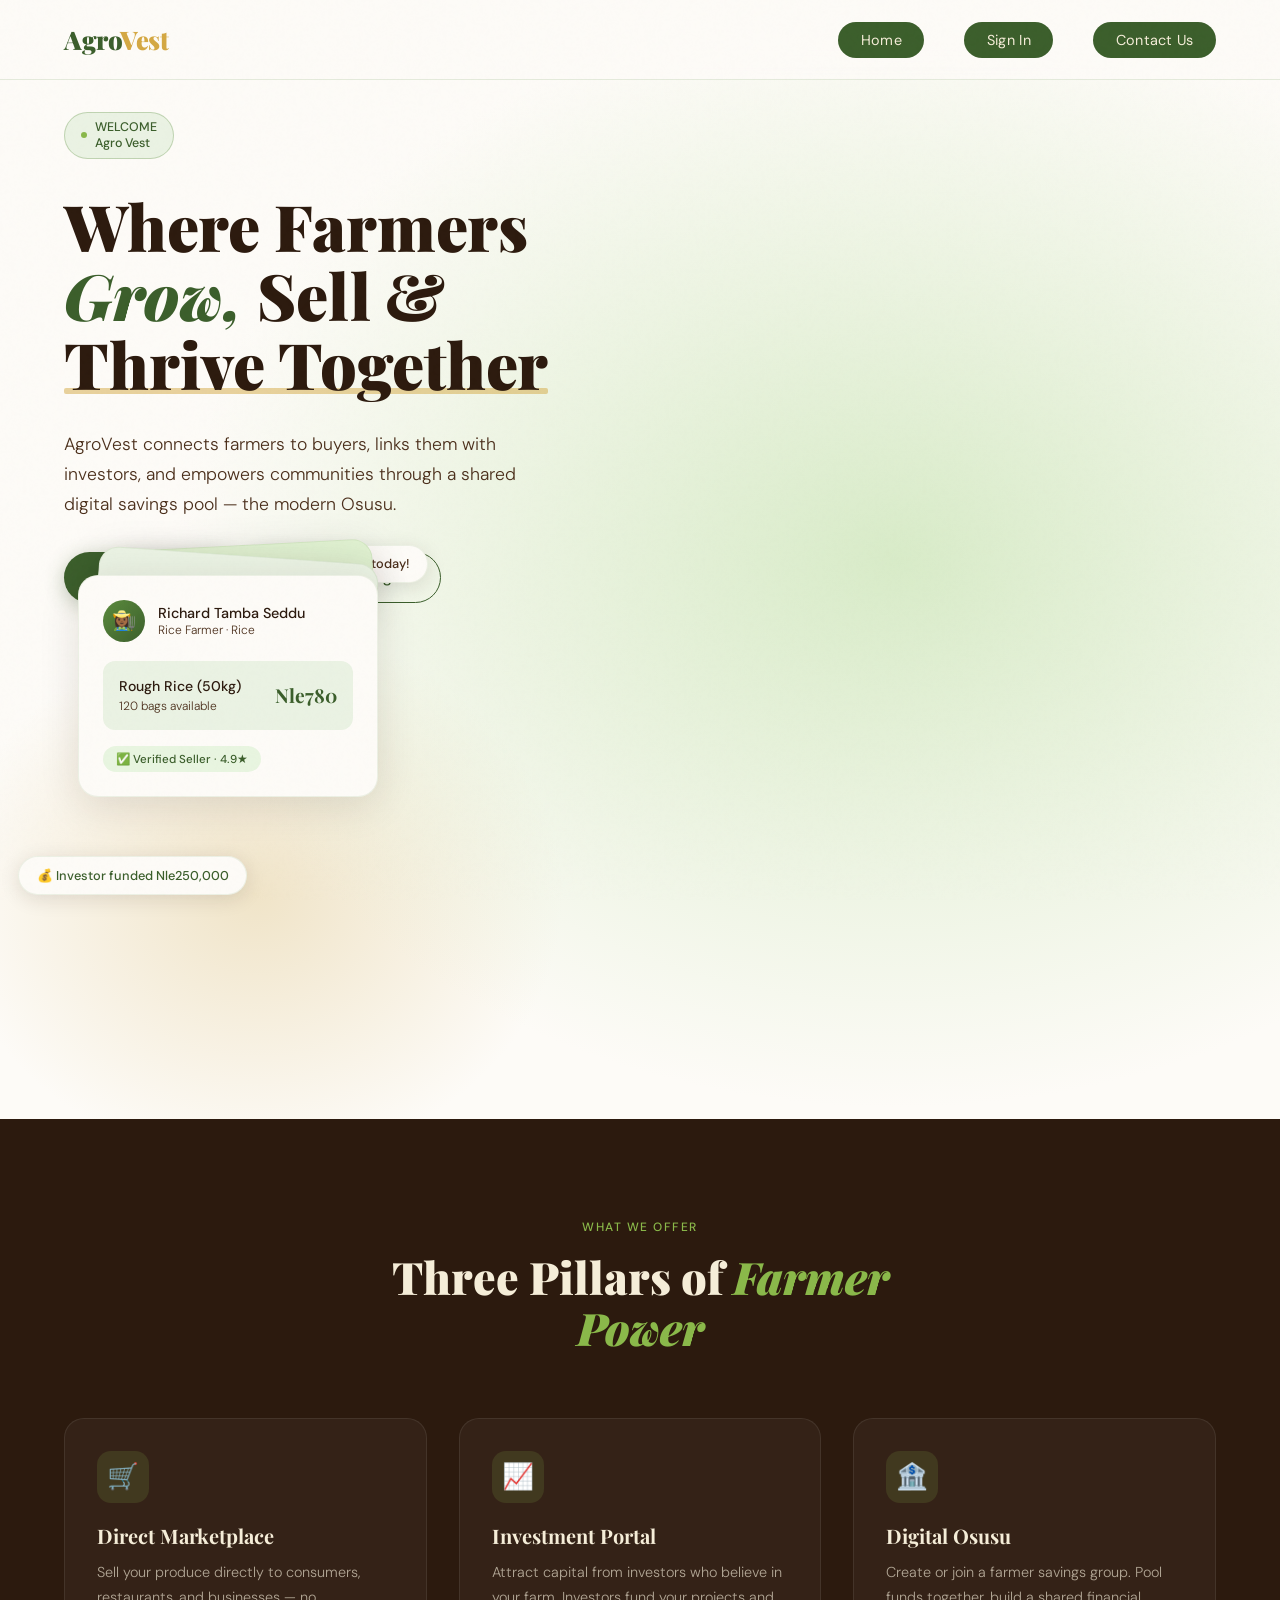
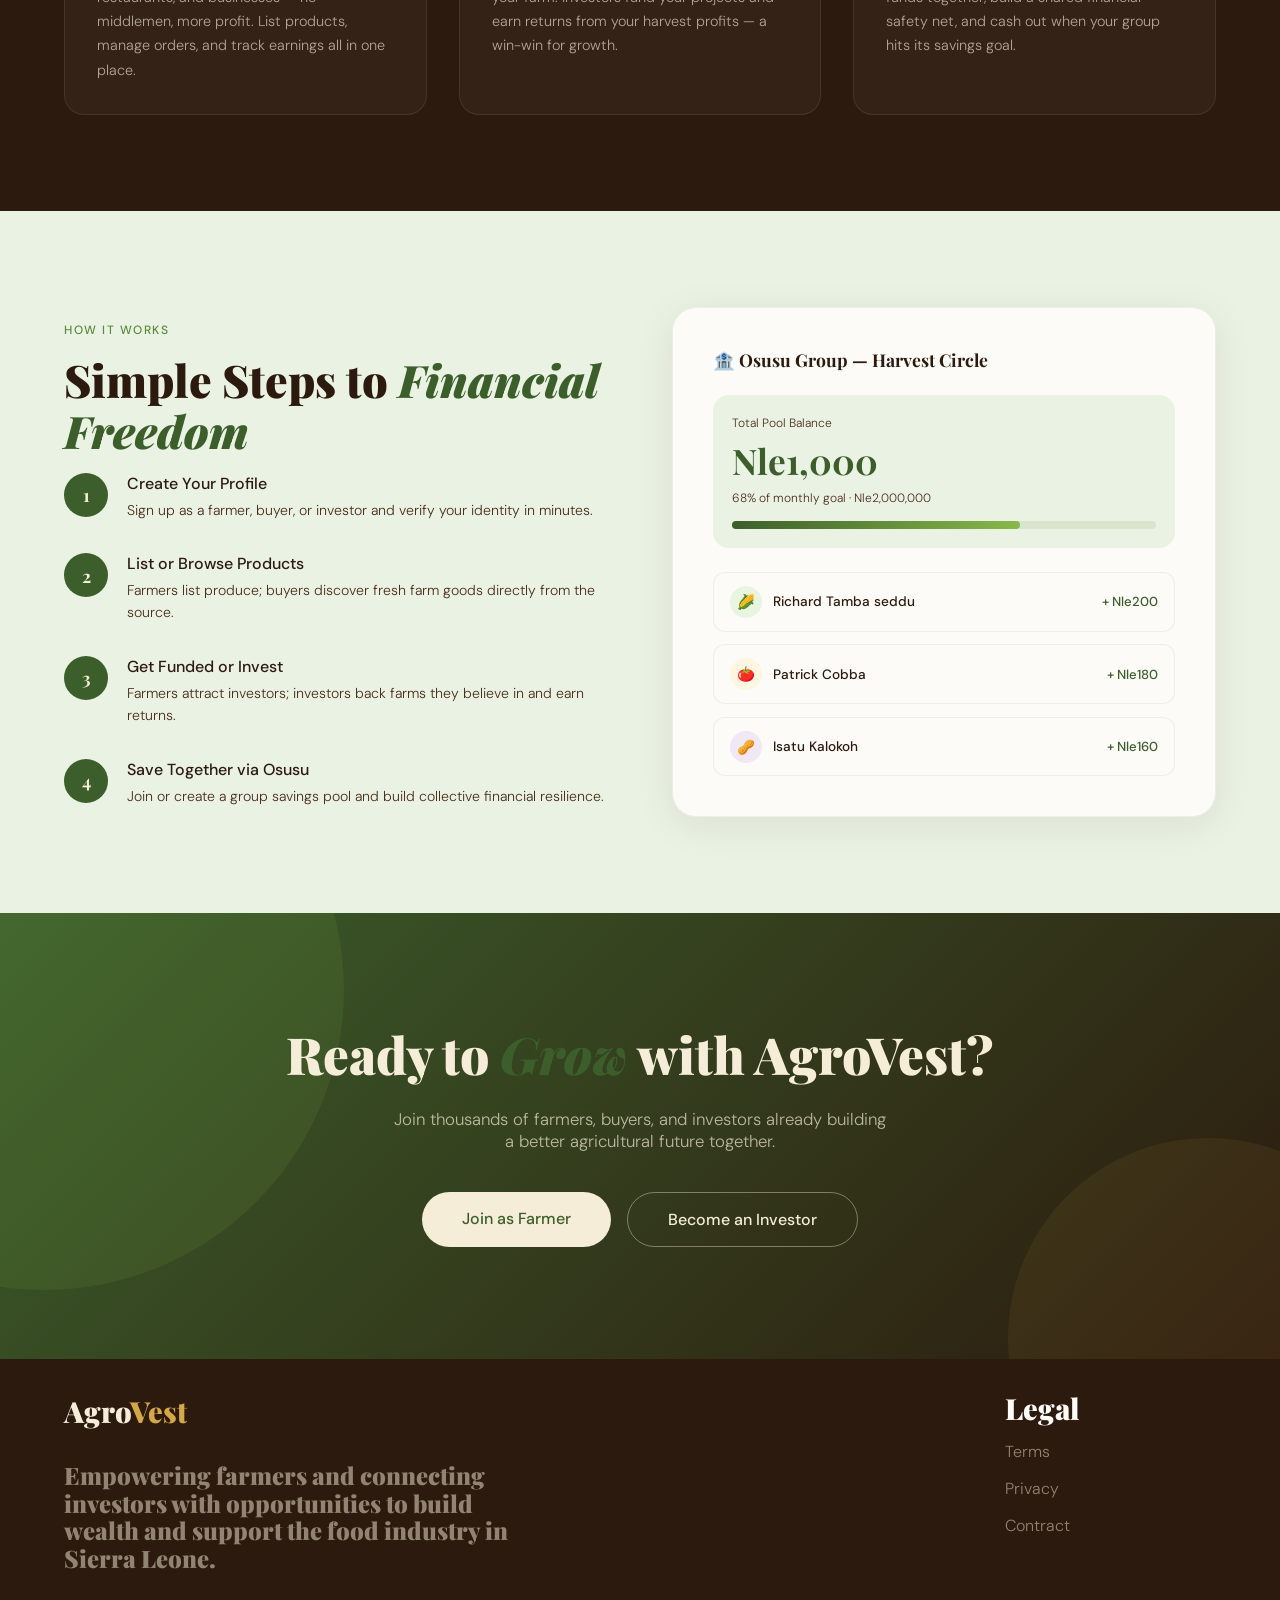
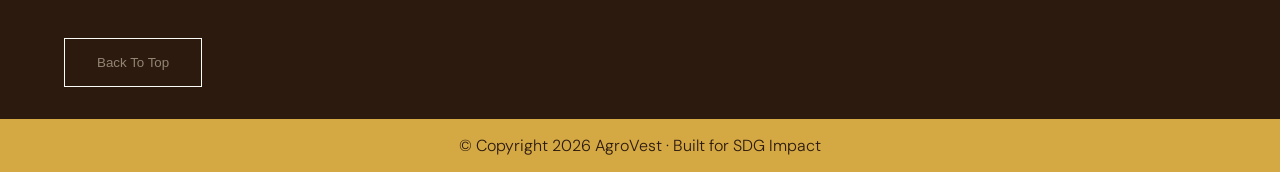
==== commit e06226ad: "Creating contact page" ====
--- a/Html_floder/index.html
+++ b/Html_floder/index.html
@@ -13,8 +13,9 @@
   <nav>
     <div class="logo">Agro<span>Vest</span></div>
     <ul class="nav-links">    
+      <li><a href="index.html" class="nav-cta">Home</a></li>
       <li><a href="log_in.html" class="nav-cta">Sign In</a></li>
-      <li><a href="#" class="nav-contact">Contact Us</a></li>
+      <li><a href="contact.html" class="nav-contact">Contact Us</a></li>
     </ul>
   </nav>
 
@@ -39,9 +40,6 @@
         <a href="create.html" class="btn-primary">Join as Farmer</a>
         <a href="create.html" class="btn-secondary">Start Investing →</a>
       </div>
-
-      </div>
-    </div>
 
     <div class="hero-right">
       <div class="hero-card-stack">
--- a/css_floder/landing_page.css
+++ b/css_floder/landing_page.css
@@ -571,6 +571,191 @@
       border-color: var(--cream);
       background: rgba(245,237,216,0.08);
       transform: translateY(-2px);
+    }
+
+    /* ── CONTACT PAGE ── */
+    .contact-hero {
+      min-height: 80vh;
+      display: grid;
+      grid-template-columns: 1fr 1fr;
+      gap: 3rem;
+      padding: 9rem 4rem 4rem;
+      align-items: center;
+      background: radial-gradient(circle at top right, rgba(138,184,74,0.12), transparent 35%), rgba(245,237,216,0.6);
+    }
+
+    .contact-hero .hero-copy {
+      max-width: 620px;
+      display: flex;
+      flex-direction: column;
+      gap: 1.5rem;
+    }
+
+    .hero-card-contact {
+      border-radius: 32px;
+      padding: 3rem;
+      background: var(--white);
+      box-shadow: 0 20px 60px rgba(44,26,14,0.12);
+      border: 1px solid rgba(90,138,60,0.12);
+    }
+
+    .contact-quick {
+      display: flex;
+      flex-direction: column;
+      gap: 1rem;
+    }
+
+    .contact-label {
+      display: inline-flex;
+      font-size: 0.75rem;
+      text-transform: uppercase;
+      letter-spacing: 1.5px;
+      font-weight: 700;
+      color: var(--leaf);
+      background: rgba(138,184,74,0.1);
+      padding: 0.65rem 1rem;
+      border-radius: 999px;
+      width: fit-content;
+    }
+
+    .contact-pill {
+      display: inline-flex;
+      padding: 0.9rem 1.2rem;
+      background: var(--mist);
+      border-radius: 100px;
+      color: var(--soil);
+      font-weight: 500;
+      border: 1px solid rgba(90,138,60,0.12);
+      max-width: fit-content;
+    }
+
+    .contact-grid {
+      display: grid;
+      grid-template-columns: 1.5fr 1fr;
+      gap: 3rem;
+      padding: 4rem;
+      max-width: 1200px;
+      margin: 0 auto;
+    }
+
+    .contact-form-card,
+    .contact-details {
+      background: var(--white);
+      border-radius: 28px;
+      padding: 2.5rem;
+      box-shadow: 0 24px 60px rgba(44,26,14,0.08);
+      border: 1px solid rgba(90,138,60,0.08);
+    }
+
+    .contact-form-card h2,
+    .contact-form-card p {
+      max-width: 520px;
+    }
+
+    .form-label {
+      display: block;
+      margin-top: 1.5rem;
+      margin-bottom: 0.65rem;
+      color: var(--soil);
+      font-weight: 500;
+    }
+
+    .form-input {
+      width: 100%;
+      padding: 1rem 1.1rem;
+      border-radius: 18px;
+      border: 1px solid rgba(90,138,60,0.18);
+      background: var(--mist);
+      color: var(--soil);
+      font-size: 0.95rem;
+      outline: none;
+      transition: border-color 0.2s ease, box-shadow 0.2s ease;
+    }
+
+    .form-input:focus {
+      border-color: var(--leaf);
+      box-shadow: 0 0 0 4px rgba(90,138,60,0.12);
+    }
+
+    .form-textarea { min-height: 170px; resize: vertical; }
+
+    .submit-btn {
+      margin-top: 1.8rem;
+      width: 100%;
+      max-width: 260px;
+    }
+
+    .contact-details {
+      display: grid;
+      gap: 1.5rem;
+    }
+
+    .contact-card {
+      background: var(--mist);
+      border-radius: 22px;
+      padding: 1.6rem;
+      border: 1px solid rgba(90,138,60,0.12);
+      display: flex;
+      flex-direction: column;
+      gap: 0.9rem;
+    }
+
+    .contact-card-tag {
+      display: inline-flex;
+      font-size: 0.75rem;
+      font-weight: 700;
+      color: var(--leaf);
+      letter-spacing: 1.5px;
+      text-transform: uppercase;
+    }
+
+    .contact-card h3 {
+      font-size: 1.2rem;
+      color: var(--soil);
+      margin-bottom: 0.4rem;
+    }
+
+    .contact-card p {
+      color: var(--bark);
+      line-height: 1.8;
+    }
+
+    .contact-card-map {
+      min-height: 240px;
+    }
+
+    .map-placeholder {
+      margin-top: 1rem;
+      height: 130px;
+      border-radius: 20px;
+      background: linear-gradient(135deg, rgba(90,138,60,0.08), rgba(245,237,216,0.9));
+      display: grid;
+      place-items: center;
+      color: var(--soil);
+      font-weight: 600;
+      letter-spacing: 0.3px;
+    }
+
+    .contact-cta {
+      background: linear-gradient(135deg, rgba(90,138,60,0.12), rgba(52,34,18,0.08));
+      padding: 5rem 4rem;
+      text-align: center;
+    }
+
+    .contact-cta h2 {
+      margin-bottom: 1rem;
+    }
+
+    .contact-cta p {
+      max-width: 620px;
+      margin: 0 auto 2rem;
+      color: var(--bark);
+    }
+
+    @media (max-width: 900px) {
+      .contact-hero { grid-template-columns: 1fr; padding-top: 7rem; }
+      .contact-grid { grid-template-columns: 1fr; padding: 2rem 1.5rem 4rem; }
+      section { padding: 4rem 1.5rem; }
     }
 
     /* ── FOOTER ── */
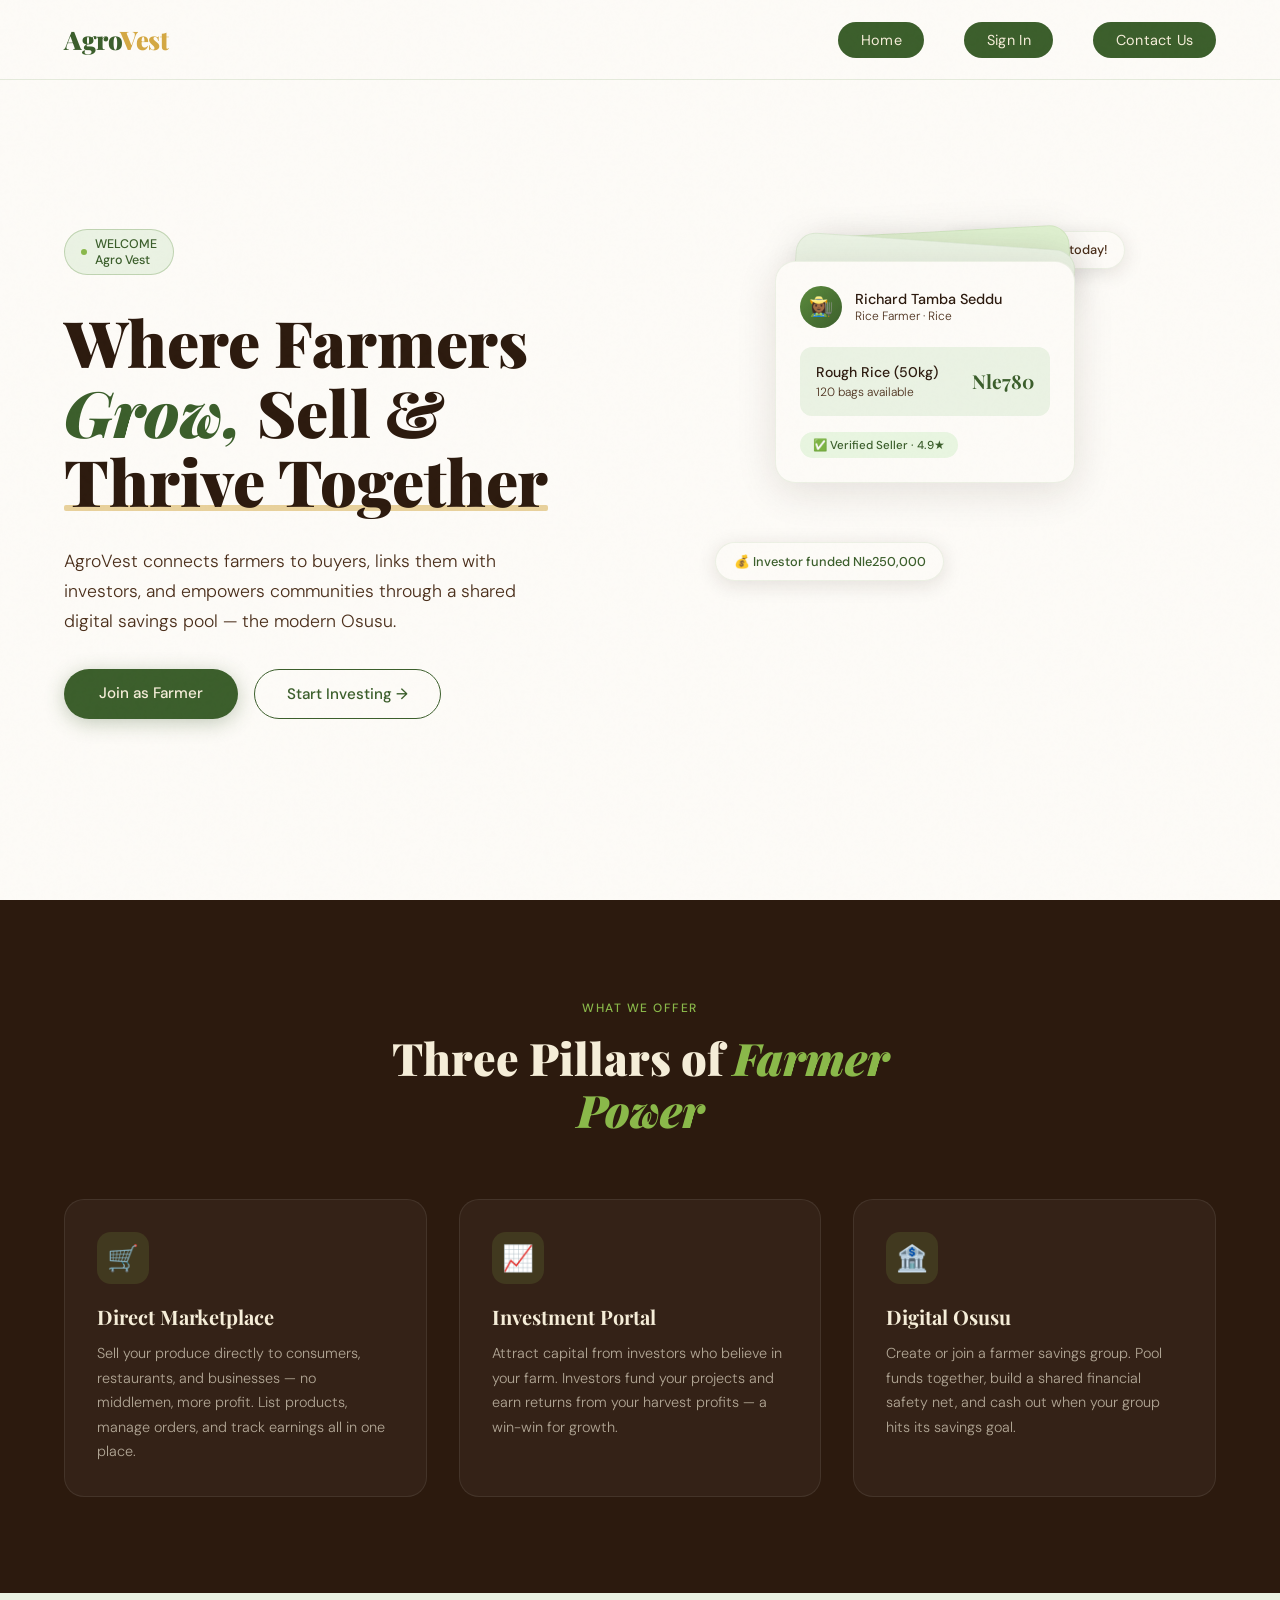
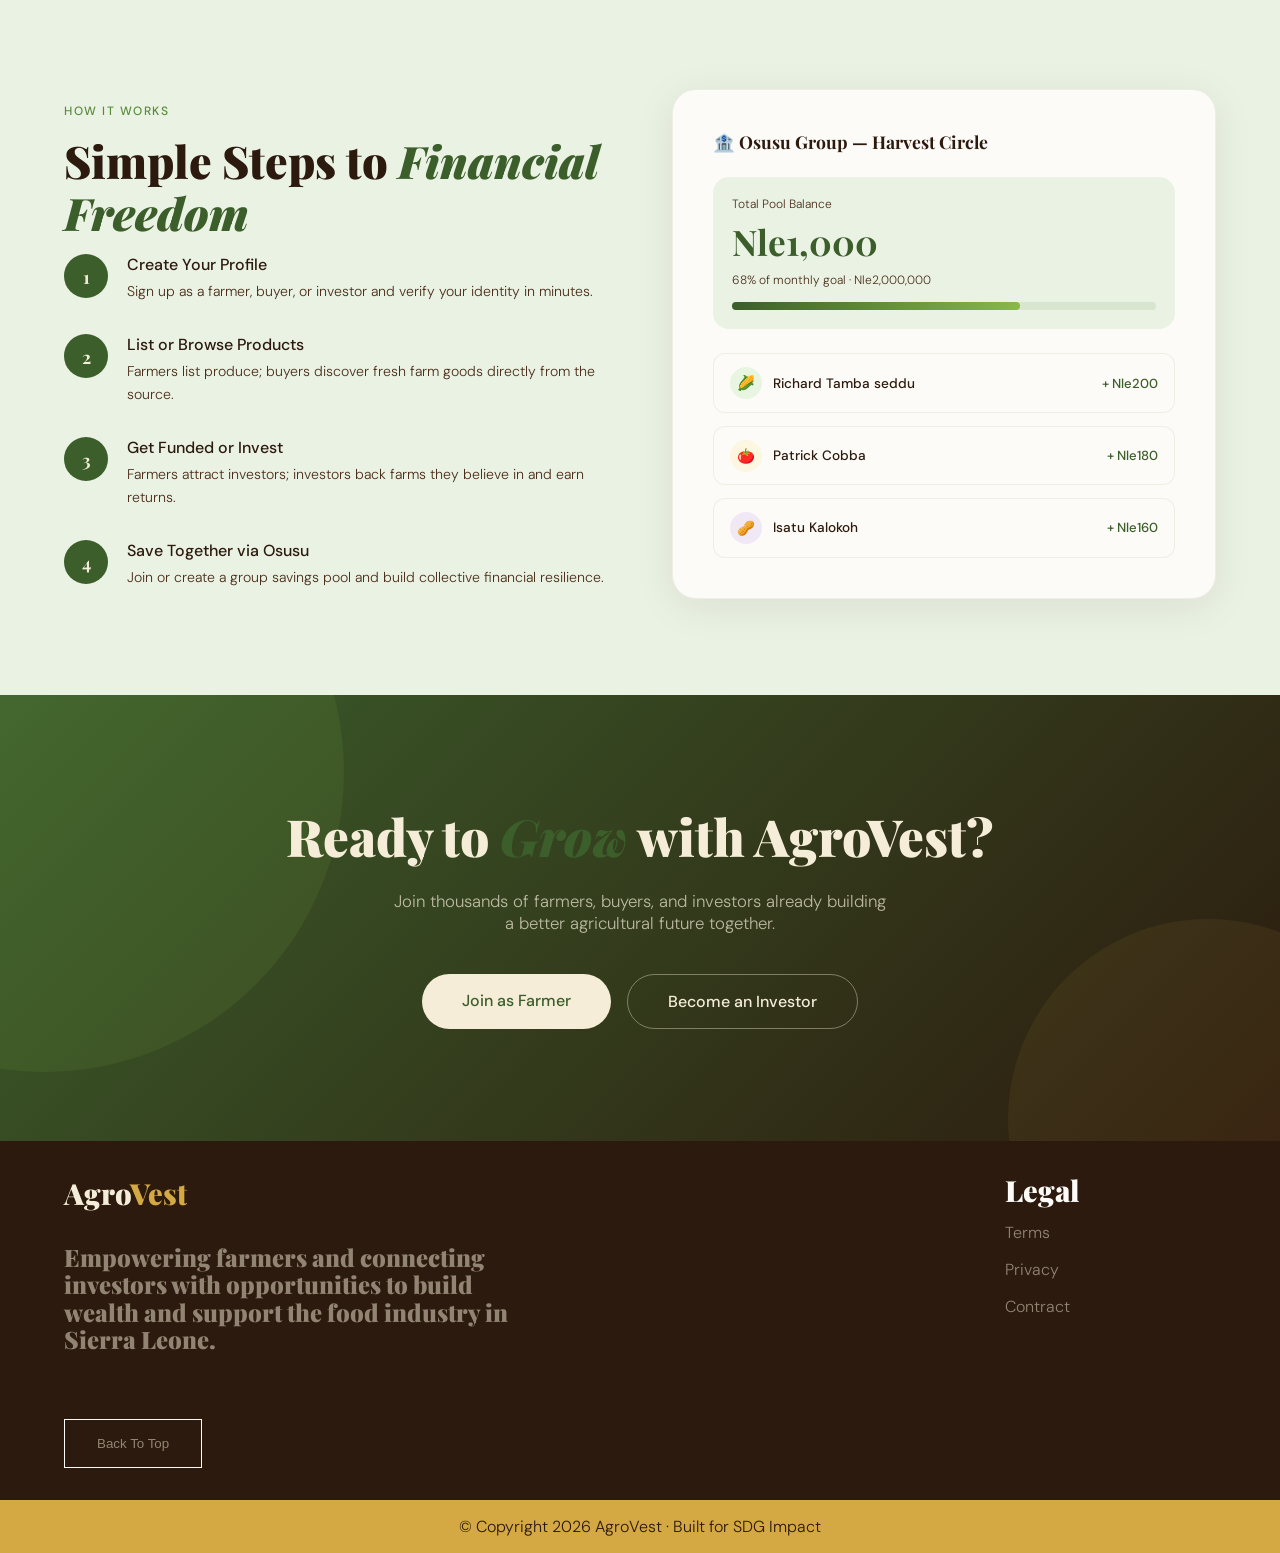
==== commit 6a445ea7: "Resolve issues with image rendering" ====
--- a/Html_floder/index.html
+++ b/Html_floder/index.html
@@ -21,7 +21,7 @@
 
   <!-- HERO -->
   <section class="hero">
-    <div class="hero-bg"></div>
+    <!-- <div class="hero-bg"></div> -->
 
     <div class="hero-left">
       <div class="hero-tag">WELCOME <br> Agro Vest</div>
@@ -40,6 +40,7 @@
         <a href="create.html" class="btn-primary">Join as Farmer</a>
         <a href="create.html" class="btn-secondary">Start Investing →</a>
       </div>
+    </div>
 
     <div class="hero-right">
       <div class="hero-card-stack">
@@ -190,9 +191,9 @@
         <h2>Empowering farmers and connecting investors with opportunities to build wealth and support the food industry in Sierra Leone.</h2>
 
         <ul>
-          <li><a href="#"><img src="/images/icons8-facebook-30.png" alt=""></a></li>
-          <li><a href="#"><img src="/images/icons8-whatsapp-30.png" alt=""></a></li>
-          <li><a href="#"><img src="/images/icons8-x-30.png" alt=""></a></li>
+          <li><a href="#"><img src="/AgroVest_project_bsem1203_group_project/images/icons8-facebook-30.png" alt=""></a></li>
+          <li><a href="#"><img src="/AgroVest_project_bsem1203_group_project/images/icons8-whatsapp-30.png" alt=""></a></li>
+          <li><a href="#"><img src="/AgroVest_project_bsem1203_group_project/images/icons8-x-30.png" alt=""></a></li>
         </ul>
 
         <button class="top-footer-left-btn"><a href="#top">Back To Top</a></button>
--- a/css_floder/landing_page.css
+++ b/css_floder/landing_page.css
@@ -79,12 +79,14 @@
     /* ── HERO ── */
     .hero {
       min-height: 100vh;
-      display: grid;
-      grid-template-columns: 1fr 1fr;
+      display: flex;
+      justify-content: space-between;
+      /* grid-template-rows: 1fr 1fr; */
       padding: 7rem 4rem 4rem;
       gap: 2rem;
-      position: relative;
+      /* position: relative; */
       overflow: hidden;
+      
     }
 
     .hero-bg {
@@ -201,16 +203,17 @@
     /* ── HERO RIGHT (visual) ── */
     .hero-right {
       position: relative; z-index: 1;
-      background-image: url("/images/bg_landing_page.jpg");
+      background-image: url("/AgroVest_project_bsem1203_group_project/images/bg_landing_page.jpg");
       background-repeat: no-repeat;
-      display: flex; align-items: center; justify-content: center;
+      /* display: flex; align-items: center; justify-content: center; */
       border-radius: 20px;
+      width: 50%;
     }
 
     .hero-card-stack {
       position: relative; width: 340px; height: 420px;
-      right: 100px;
-      bottom: 100px;
+      left: 20%;
+      top: 15%;
     }
 
     .card {
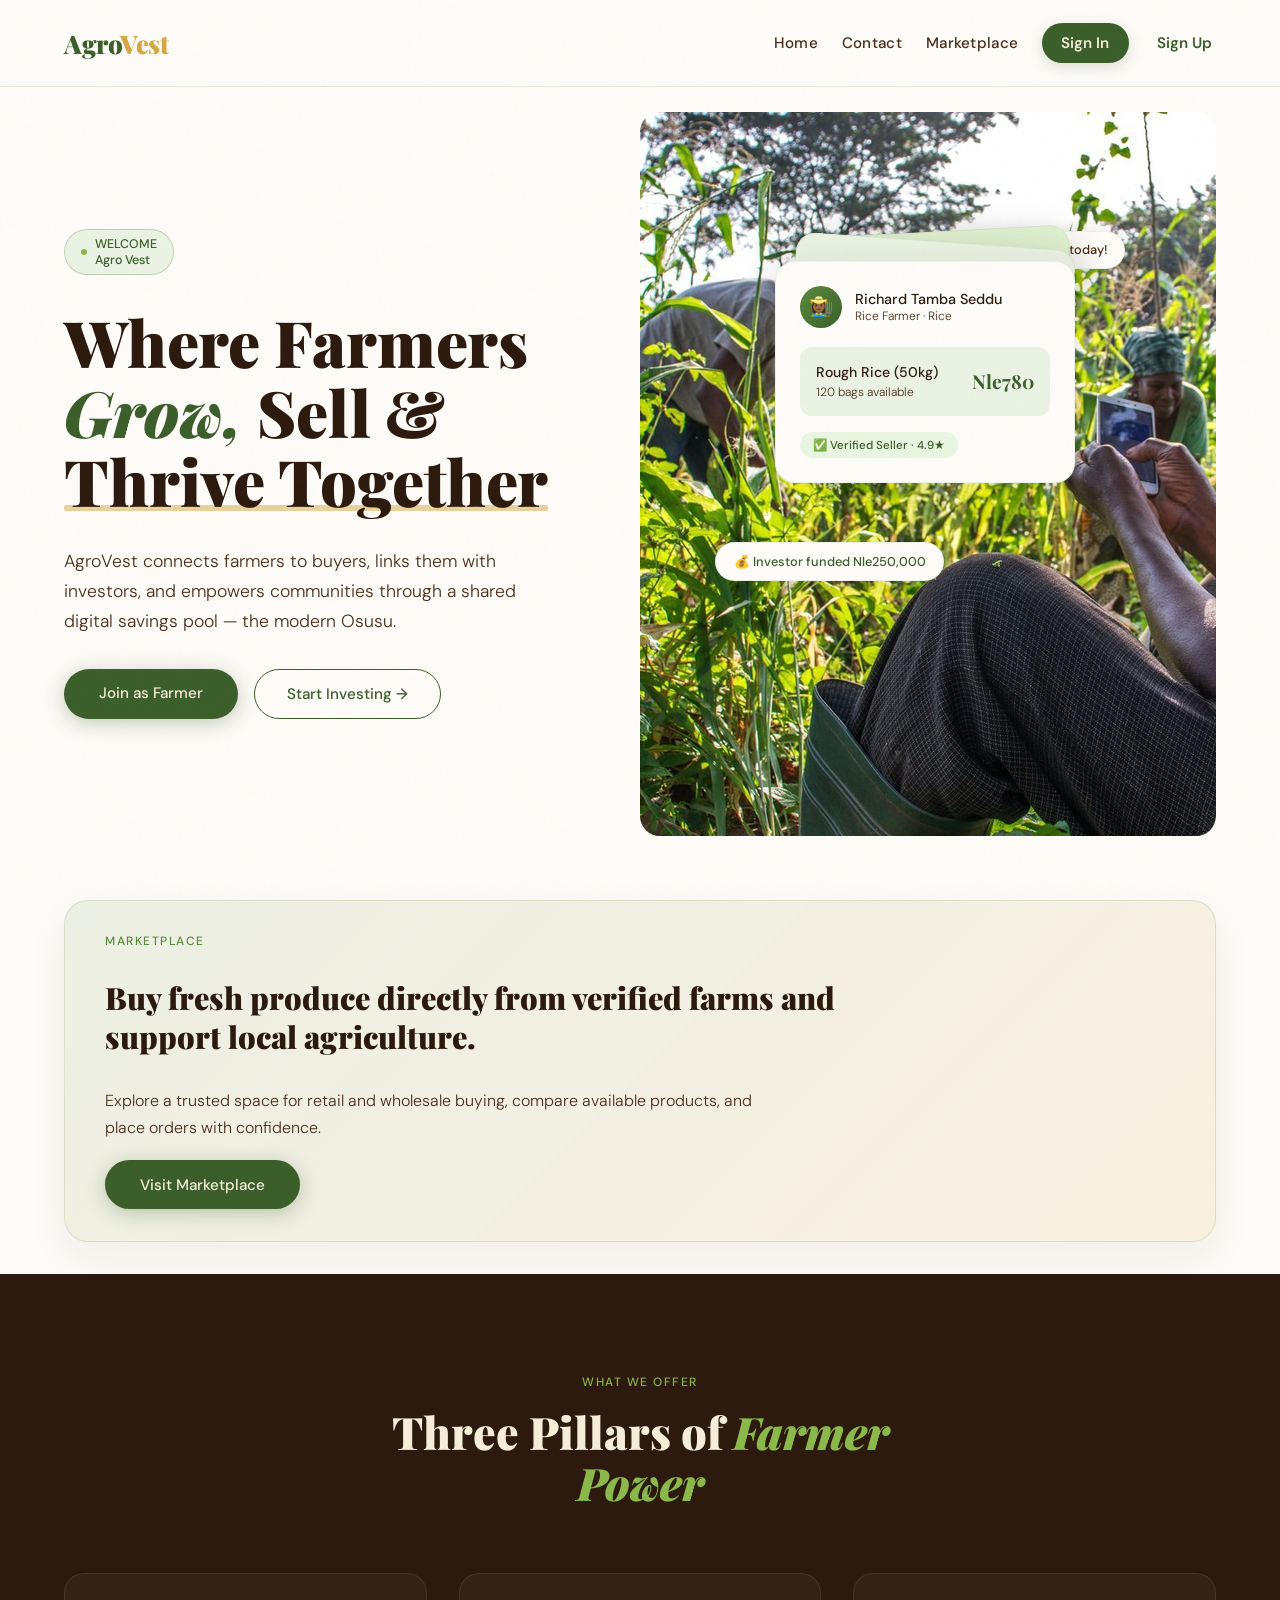
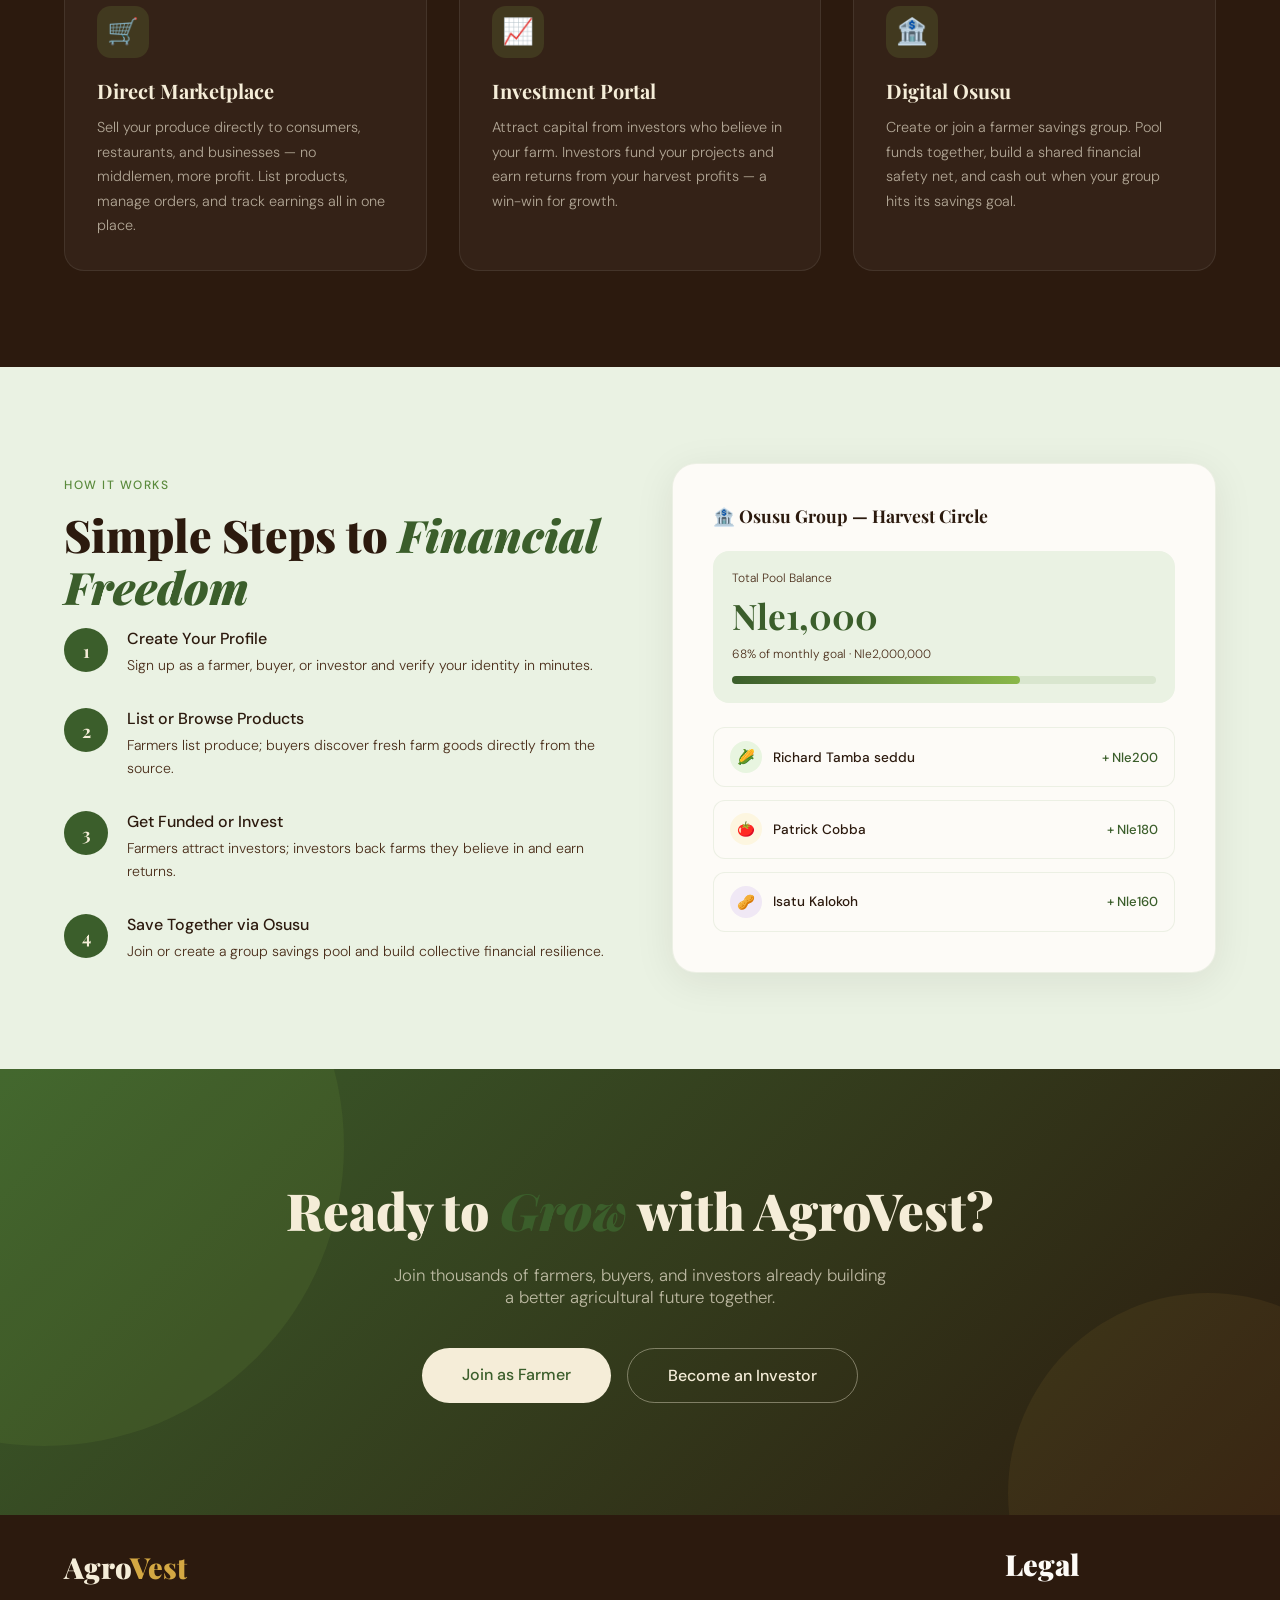
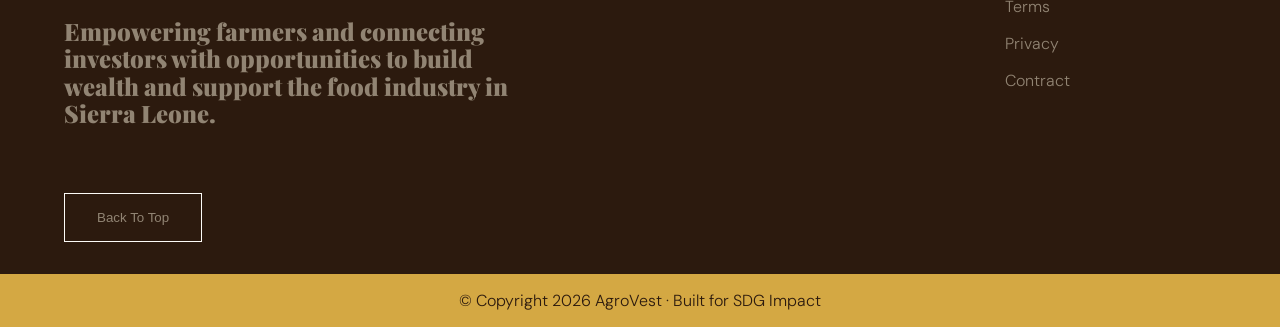
==== commit 660b72b2: "Update" ====
--- a/Html_floder/index.html
+++ b/Html_floder/index.html
@@ -12,10 +12,12 @@
   <!-- NAV -->
   <nav>
     <div class="logo">Agro<span>Vest</span></div>
-    <ul class="nav-links">    
-      <li><a href="index.html" class="nav-cta">Home</a></li>
-      <li><a href="log_in.html" class="nav-cta">Sign In</a></li>
-      <li><a href="contact.html" class="nav-contact">Contact Us</a></li>
+    <ul class="nav-links">
+      <li><a href="index.html" class="nav-link">Home</a></li>
+      <li><a href="contact.html" class="nav-link">Contact</a></li>
+      <li><a href="market.html" class="nav-link">Marketplace</a></li>
+      <li><a href="log_in.html" class="nav-btn nav-btn-primary">Sign In</a></li>
+      <li><a href="create.html" class="nav-btn nav-btn-outline">Sign Up</a></li>
     </ul>
   </nav>
 
@@ -70,6 +72,15 @@
     </div>
   </section>
 
+  <section class="marketplace-summary">
+    <div class="summary-content">
+      <span class="section-tag">Marketplace</span>
+      <h2>Buy fresh produce directly from verified farms and support local agriculture.</h2>
+      <p>Explore a trusted space for retail and wholesale buying, compare available products, and place orders with confidence.</p>
+      <a href="market.html" class="btn-primary summary-btn">Visit Marketplace</a>
+    </div>
+  </section>
+
   <!-- FEATURES -->
   <section class="features">
     <div class="features-header">
--- a/css_floder/landing_page.css
+++ b/css_floder/landing_page.css
@@ -49,32 +49,57 @@
     }
     .logo span { color: var(--straw); }
 
-    .nav-links { display: flex; gap: 2.5rem; list-style: none; }
-    .nav-links a {
-      text-decoration: none; color: var(--bark);
-      font-size: 0.9rem; font-weight: 400;
+    .nav-links {
+      display: flex;
+      align-items: center;
+      gap: 1.5rem;
+      list-style: none;
+      flex-wrap: wrap;
+    }
+
+    .nav-link {
+      text-decoration: none;
+      color: var(--bark);
+      font-size: 0.95rem;
+      font-weight: 500;
       letter-spacing: 0.3px;
       transition: color 0.2s;
     }
-    .nav-links a:hover { color: var(--leaf); }
-
-    .nav-cta {
+    .nav-link:hover { color: var(--leaf); }
+
+    .nav-btn {
+      display: inline-flex;
+      align-items: center;
+      justify-content: center;
+      text-decoration: none;
+      padding: 0.6rem 1.2rem;
+      border-radius: 999px;
+      font-size: 0.95rem;
+      font-weight: 600;
+      transition: all 0.2s ease;
+    }
+
+    .nav-btn-primary {
       background: var(--moss);
       color: var(--cream) !important;
-      padding: 0.55rem 1.4rem;
-      border-radius: 100px;
-      transition: background 0.2s !important;
-    }
-    .nav-cta:hover { background: var(--leaf) !important; color: var(--white) !important; }
-
-    .nav-contact {
-      background: var(--moss);
-      color: var(--cream) !important;
-      padding: 0.55rem 1.4rem;
-      border-radius: 100px;
-      transition: background 0.2s !important;
-    }
-    .nav-contact:hover { background: var(--leaf) !important; color: var(--white) !important; }
+      box-shadow: 0 4px 14px rgba(59, 94, 43, 0.18);
+    }
+    .nav-btn-primary:hover {
+      background: var(--leaf) !important;
+      color: var(--white) !important;
+    }
+
+    .nav-btn-outline {
+      background: transparent;
+      color: var(--moss) !important;
+      border: 1px solid transparent;
+      padding-left: 0.2rem;
+      padding-right: 0.2rem;
+    }
+    .nav-btn-outline:hover {
+      color: var(--leaf) !important;
+      text-decoration: underline;
+    }
 
     /* ── HERO ── */
     .hero {
@@ -194,6 +219,41 @@
       animation: fadeUp 0.8s 0.4s ease both;
     }
     .stat { display: flex; flex-direction: column; gap: 0.2rem; }
+
+    .marketplace-summary {
+      margin: 0 4rem 2rem;
+      padding: 2rem 2.5rem;
+      background: linear-gradient(135deg, rgba(90,138,60,0.1), rgba(212,168,67,0.12));
+      border: 1px solid rgba(90,138,60,0.16);
+      border-radius: 24px;
+      box-shadow: 0 16px 40px rgba(44,26,14,0.06);
+    }
+
+    .summary-content {
+      max-width: 760px;
+      display: flex;
+      flex-direction: column;
+      gap: 0.9rem;
+    }
+
+    .summary-content h2 {
+      font-family: 'Playfair Display', serif;
+      font-size: clamp(1.6rem, 2.4vw, 2.1rem);
+      color: var(--soil);
+      line-height: 1.25;
+    }
+
+    .summary-content p {
+      font-size: 1rem;
+      line-height: 1.7;
+      color: var(--bark);
+      max-width: 680px;
+    }
+
+    .summary-btn {
+      width: fit-content;
+      margin-top: 0.3rem;
+    }
     .stat-num {
       font-family: 'Playfair Display', serif;
       font-size: 2rem; font-weight: 700; color: var(--moss);
@@ -203,7 +263,7 @@
     /* ── HERO RIGHT (visual) ── */
     .hero-right {
       position: relative; z-index: 1;
-      background-image: url("/AgroVest_project_bsem1203_group_project/images/bg_landing_page.jpg");
+      background-image: url("../images/bg_landing_page.jpg");
       background-repeat: no-repeat;
       /* display: flex; align-items: center; justify-content: center; */
       border-radius: 20px;
